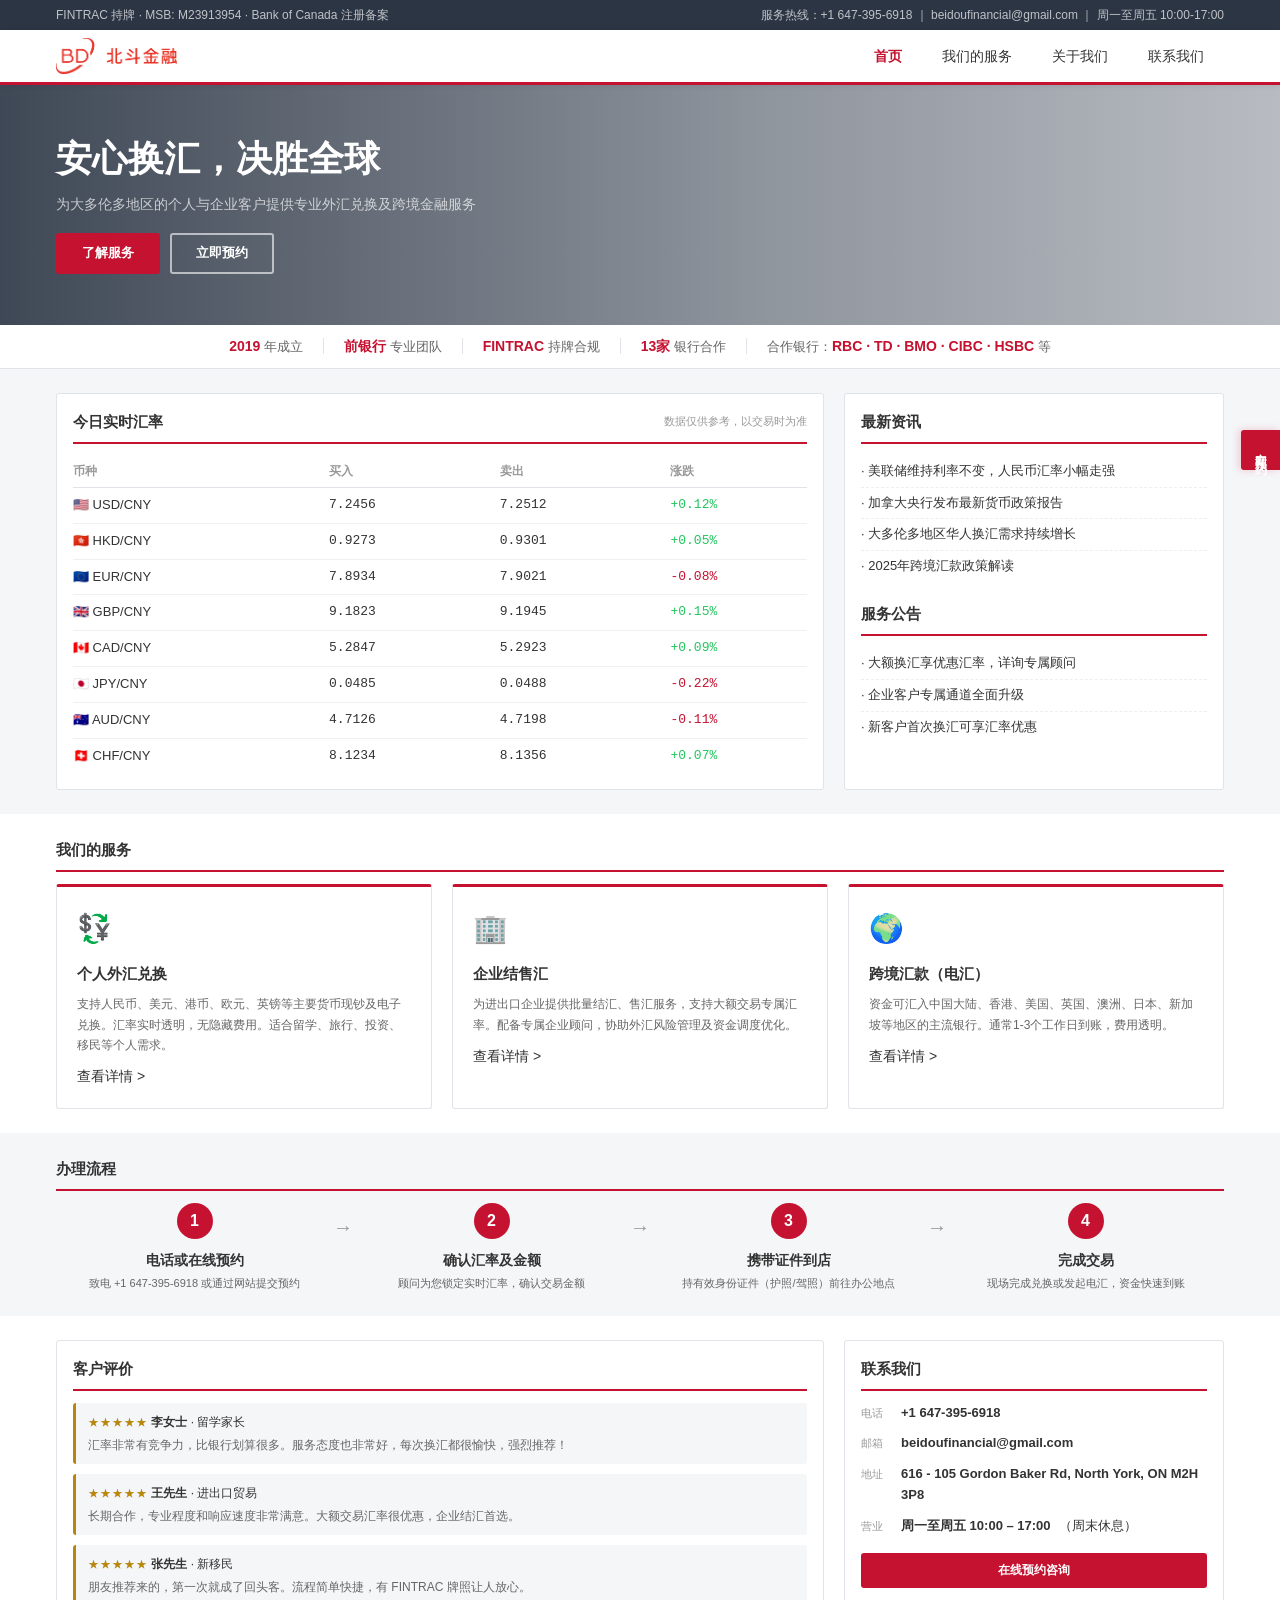
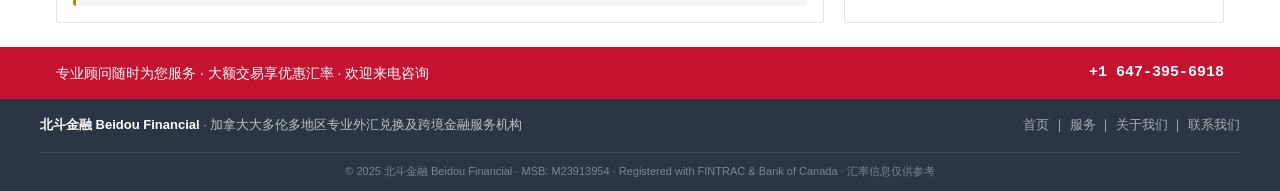
==== index.html @ 2d13c6b5 "优化信息架构，消除重复内容 - 导航从6个链接精简为4个（合并3个服务为1个入口） - 删除重复的快捷图标行（保留6个精简版） - 新增三大服务差异化描述板块 - 新增4步办理流程引导 - 新增联系信" ====
<!DOCTYPE html>
<html lang="zh-CN">
<head>
  <meta charset="UTF-8">
  <meta name="viewport" content="width=1200">
  <title>北斗金融 Beidou Financial — 安心换汇，决胜全球</title>
  <meta name="description" content="北斗金融 — 加拿大大多伦多地区专业外汇兑换及跨境金融服务机构，FINTRAC 持牌合规。">
  <link rel="stylesheet" href="style.css">
</head>
<body>

<!-- ========== 顶部信息栏 ========== -->
<div class="top-bar">
  <div class="container top-bar-inner">
    <span>FINTRAC 持牌 · MSB: M23913954 · Bank of Canada 注册备案</span>
    <span>服务热线：+1 647-395-6918 ｜ beidoufinancial@gmail.com ｜ 周一至周五 10:00-17:00</span>
  </div>
</div>

<!-- ========== Logo + 导航栏 ========== -->
<div class="header-bar">
  <div class="container header-bar-inner">
    <a href="index.html" class="nav-logo">
      <img src="logo.png" alt="北斗金融 Beidou Financial">
    </a>
    <nav class="nav-links">
      <a href="index.html" class="active">首页</a>
      <a href="services.html">我们的服务</a>
      <a href="about.html">关于我们</a>
      <a href="contact.html">联系我们</a>
    </nav>
  </div>
</div>

<!-- ========== 悬浮预约按钮 ========== -->
<a href="contact.html" class="fab-booking">立即预约</a>

<!-- ========== 横幅 Banner ========== -->
<section class="banner">
  <div class="banner-bg" style="background-image:url('https://images.unsplash.com/photo-1486406146926-c627a92ad1ab?w=1600&q=80')"></div>
  <div class="container banner-inner">
    <div class="banner-text">
      <h1>安心换汇，决胜全球</h1>
      <p>为大多伦多地区的个人与企业客户提供专业外汇兑换及跨境金融服务</p>
      <div class="banner-buttons">
        <a href="services.html" class="btn btn-primary">了解服务</a>
        <a href="contact.html" class="btn btn-outline-white">立即预约</a>
      </div>
    </div>
  </div>
</section>

<!-- ========== 信任条 ========== -->
<section class="trust-bar">
  <div class="container trust-bar-inner">
    <div class="trust-item"><strong>2019</strong> 年成立</div>
    <div class="trust-sep"></div>
    <div class="trust-item"><strong>前银行</strong> 专业团队</div>
    <div class="trust-sep"></div>
    <div class="trust-item"><strong>FINTRAC</strong> 持牌合规</div>
    <div class="trust-sep"></div>
    <div class="trust-item"><strong>13家</strong> 银行合作</div>
    <div class="trust-sep"></div>
    <div class="trust-item">合作银行：<strong>RBC · TD · BMO · CIBC · HSBC</strong> 等</div>
  </div>
</section>

<!-- ========== 核心内容：汇率 + 资讯 ========== -->
<section class="section" id="rates">
  <div class="container">
    <div class="portal-grid">
      <!-- 左栏：实时汇率 -->
      <div class="portal-main">
        <div class="portal-section-header">
          <h3>今日实时汇率</h3>
          <span class="rate-note-inline">数据仅供参考，以交易时为准</span>
        </div>
        <div class="rate-table">
          <div class="rate-table-head"><span>币种</span><span>买入</span><span>卖出</span><span>涨跌</span></div>
          <div class="rate-table-row"><span>🇺🇸 USD/CNY</span><span class="mono">7.2456</span><span class="mono">7.2512</span><span class="rate-up mono">+0.12%</span></div>
          <div class="rate-table-row"><span>🇭🇰 HKD/CNY</span><span class="mono">0.9273</span><span class="mono">0.9301</span><span class="rate-up mono">+0.05%</span></div>
          <div class="rate-table-row"><span>🇪🇺 EUR/CNY</span><span class="mono">7.8934</span><span class="mono">7.9021</span><span class="rate-down mono">-0.08%</span></div>
          <div class="rate-table-row"><span>🇬🇧 GBP/CNY</span><span class="mono">9.1823</span><span class="mono">9.1945</span><span class="rate-up mono">+0.15%</span></div>
          <div class="rate-table-row"><span>🇨🇦 CAD/CNY</span><span class="mono">5.2847</span><span class="mono">5.2923</span><span class="rate-up mono">+0.09%</span></div>
          <div class="rate-table-row"><span>🇯🇵 JPY/CNY</span><span class="mono">0.0485</span><span class="mono">0.0488</span><span class="rate-down mono">-0.22%</span></div>
          <div class="rate-table-row"><span>🇦🇺 AUD/CNY</span><span class="mono">4.7126</span><span class="mono">4.7198</span><span class="rate-down mono">-0.11%</span></div>
          <div class="rate-table-row"><span>🇨🇭 CHF/CNY</span><span class="mono">8.1234</span><span class="mono">8.1356</span><span class="rate-up mono">+0.07%</span></div>
        </div>
      </div>
      <!-- 右栏：资讯 + 公告 -->
      <div class="portal-side">
        <div class="portal-section-header"><h3>最新资讯</h3></div>
        <ul class="news-list">
          <li><a href="#">· 美联储维持利率不变，人民币汇率小幅走强</a></li>
          <li><a href="#">· 加拿大央行发布最新货币政策报告</a></li>
          <li><a href="#">· 大多伦多地区华人换汇需求持续增长</a></li>
          <li><a href="#">· 2025年跨境汇款政策解读</a></li>
        </ul>
        <div class="portal-section-header" style="margin-top:20px;"><h3>服务公告</h3></div>
        <ul class="news-list">
          <li><a href="#">· 大额换汇享优惠汇率，详询专属顾问</a></li>
          <li><a href="#">· 企业客户专属通道全面升级</a></li>
          <li><a href="#">· 新客户首次换汇可享汇率优惠</a></li>
        </ul>
      </div>
    </div>
  </div>
</section>

<!-- ========== 三大服务简介（差异化描述） ========== -->
<section class="section section-white">
  <div class="container">
    <div class="portal-section-header center"><h3>我们的服务</h3></div>
    <div class="service-row">
      <div class="svc-card">
        <div class="svc-icon">💱</div>
        <h4>个人外汇兑换</h4>
        <p>支持人民币、美元、港币、欧元、英镑等主要货币现钞及电子兑换。汇率实时透明，无隐藏费用。适合留学、旅行、投资、移民等个人需求。</p>
        <a href="services.html" class="link-red">查看详情 &gt;</a>
      </div>
      <div class="svc-card">
        <div class="svc-icon">🏢</div>
        <h4>企业结售汇</h4>
        <p>为进出口企业提供批量结汇、售汇服务，支持大额交易专属汇率。配备专属企业顾问，协助外汇风险管理及资金调度优化。</p>
        <a href="services.html" class="link-red">查看详情 &gt;</a>
      </div>
      <div class="svc-card">
        <div class="svc-icon">🌍</div>
        <h4>跨境汇款（电汇）</h4>
        <p>资金可汇入中国大陆、香港、美国、英国、澳洲、日本、新加坡等地区的主流银行。通常1-3个工作日到账，费用透明。</p>
        <a href="services.html" class="link-red">查看详情 &gt;</a>
      </div>
    </div>
  </div>
</section>

<!-- ========== 办理流程 ========== -->
<section class="section">
  <div class="container">
    <div class="portal-section-header center"><h3>办理流程</h3></div>
    <div class="process-row">
      <div class="process-step">
        <div class="process-num">1</div>
        <h4>电话或在线预约</h4>
        <p>致电 +1 647-395-6918 或通过网站提交预约</p>
      </div>
      <div class="process-arrow">→</div>
      <div class="process-step">
        <div class="process-num">2</div>
        <h4>确认汇率及金额</h4>
        <p>顾问为您锁定实时汇率，确认交易金额</p>
      </div>
      <div class="process-arrow">→</div>
      <div class="process-step">
        <div class="process-num">3</div>
        <h4>携带证件到店</h4>
        <p>持有效身份证件（护照/驾照）前往办公地点</p>
      </div>
      <div class="process-arrow">→</div>
      <div class="process-step">
        <div class="process-num">4</div>
        <h4>完成交易</h4>
        <p>现场完成兑换或发起电汇，资金快速到账</p>
      </div>
    </div>
  </div>
</section>

<!-- ========== 客户好评 + 联系信息 两栏 ========== -->
<section class="section section-white">
  <div class="container">
    <div class="portal-grid">
      <!-- 左栏：客户好评 -->
      <div class="portal-main">
        <div class="portal-section-header"><h3>客户评价</h3></div>
        <div class="mini-testimonials">
          <div class="mini-test">
            <div class="mini-test-top"><span class="mini-stars">★★★★★</span> <strong>李女士</strong> · 留学家长</div>
            <p>汇率非常有竞争力，比银行划算很多。服务态度也非常好，每次换汇都很愉快，强烈推荐！</p>
          </div>
          <div class="mini-test">
            <div class="mini-test-top"><span class="mini-stars">★★★★★</span> <strong>王先生</strong> · 进出口贸易</div>
            <p>长期合作，专业程度和响应速度非常满意。大额交易汇率很优惠，企业结汇首选。</p>
          </div>
          <div class="mini-test">
            <div class="mini-test-top"><span class="mini-stars">★★★★★</span> <strong>张先生</strong> · 新移民</div>
            <p>朋友推荐来的，第一次就成了回头客。流程简单快捷，有 FINTRAC 牌照让人放心。</p>
          </div>
        </div>
      </div>
      <!-- 右栏：联系信息 -->
      <div class="portal-side">
        <div class="portal-section-header"><h3>联系我们</h3></div>
        <div class="contact-compact">
          <div class="cc-item"><span class="cc-label">电话</span> <strong>+1 647-395-6918</strong></div>
          <div class="cc-item"><span class="cc-label">邮箱</span> <strong>beidoufinancial@gmail.com</strong></div>
          <div class="cc-item"><span class="cc-label">地址</span> <strong>616 - 105 Gordon Baker Rd, North York, ON M2H 3P8</strong></div>
          <div class="cc-item"><span class="cc-label">营业</span> <strong>周一至周五 10:00 – 17:00</strong>（周末休息）</div>
        </div>
        <a href="contact.html" class="btn btn-primary btn-sm" style="margin-top:16px;width:100%;text-align:center;">在线预约咨询</a>
      </div>
    </div>
  </div>
</section>

<!-- ========== CTA ========== -->
<section class="section-red cta-section">
  <div class="container cta-inner">
    <span class="cta-text">专业顾问随时为您服务 · 大额交易享优惠汇率 · 欢迎来电咨询</span>
    <div class="cta-right">
      <span class="cta-phone">+1 647-395-6918</span>
    </div>
  </div>
</section>

<!-- ========== 页脚 ========== -->
<footer class="footer">
  <div class="container footer-inner">
    <div class="footer-left"><strong>北斗金融 Beidou Financial</strong> · 加拿大大多伦多地区专业外汇兑换及跨境金融服务机构</div>
    <div class="footer-right"><a href="index.html">首页</a> ｜ <a href="services.html">服务</a> ｜ <a href="about.html">关于我们</a> ｜ <a href="contact.html">联系我们</a></div>
  </div>
  <div class="footer-bottom">
    <div class="container">© 2025 北斗金融 Beidou Financial · MSB: M23913954 · Registered with FINTRAC & Bank of Canada · 汇率信息仅供参考</div>
  </div>
</footer>

<script src="script.js"></script>
</body>
</html>
---- style.css ----
/* ============================================
   北斗金融 — 中国银行门户风格（精简版）
   ============================================ */

:root {
  --red: #C41230;
  --red-hover: #A30E28;
  --red-light: #FDF2F2;
  --gold: #B8860B;
  --dark: #2B3544;
  --text: #333;
  --text-light: #666;
  --gray: #999;
  --light-gray: #F5F6F8;
  --white: #FFF;
  --border: #E0E3E8;
  --green: #22C55E;
  --font: 'Microsoft YaHei','PingFang SC','Hiragino Sans GB',-apple-system,BlinkMacSystemFont,sans-serif;
  --mono: 'SF Mono','Menlo','Consolas',monospace;
  --max-w: 1200px;
  --shadow: 0 1px 4px rgba(0,0,0,.06);
  --r: 3px;
  --t: .25s ease;
}

*,*::before,*::after{margin:0;padding:0;box-sizing:border-box}
html{font-size:14px;scroll-behavior:smooth}
body{font-family:var(--font);color:var(--text);background:var(--light-gray);line-height:1.6;-webkit-font-smoothing:antialiased;min-width:1200px}
img{max-width:100%;display:block}
a{text-decoration:none;color:inherit;transition:color var(--t)}
ul,ol{list-style:none}
.container{width:100%;max-width:var(--max-w);margin:0 auto;padding:0 16px}
.section{padding:24px 0}
.section-gray{background:var(--light-gray)}
.section-red{background:var(--red);color:var(--white)}
.mono{font-family:var(--mono)}

/* ========== 顶部信息栏 ========== */
.top-bar{background:var(--dark);font-size:12px;color:rgba(255,255,255,.7);line-height:30px}
.top-bar-inner{display:flex;justify-content:space-between;align-items:center}

/* ========== Logo + 导航合并栏 ========== */
.header-bar{background:var(--white);padding:0;border-bottom:3px solid var(--red);position:sticky;top:0;z-index:1000;box-shadow:0 1px 6px rgba(0,0,0,.08)}
.header-bar-inner{display:flex;align-items:center;height:52px;gap:40px}
.nav-logo img{height:36px;width:auto}
.nav-links{display:flex;align-items:center;gap:0;margin-left:auto}
.nav-links a{color:var(--text);font-size:14px;font-weight:500;padding:0 20px;line-height:52px;transition:all var(--t);border-bottom:3px solid transparent;margin-bottom:-3px}
.nav-links a:hover{color:var(--red)}
.nav-links a.active{color:var(--red);border-bottom-color:var(--red);font-weight:700}

/* ========== Banner ========== */
.banner{position:relative;height:240px;overflow:hidden}
.banner-bg{position:absolute;inset:0;background-size:cover;background-position:center}
.banner-bg::after{content:'';position:absolute;inset:0;background:linear-gradient(90deg,rgba(43,53,68,.9) 0%,rgba(43,53,68,.5) 60%,rgba(43,53,68,.3) 100%)}
.banner-inner{position:relative;z-index:2;display:flex;align-items:center;height:240px}
.banner-text{padding:0}
.banner h1{font-size:36px;font-weight:800;color:#fff;line-height:1.3;margin-bottom:10px}
.banner p{font-size:14px;color:rgba(255,255,255,.7);margin-bottom:18px}
.banner-buttons{display:flex;gap:10px}

/* ========== 便捷服务 ========== */
.quick-services{background:var(--white);border-bottom:1px solid var(--border);padding:8px 0}
.qs-grid{display:grid;grid-template-columns:repeat(6,1fr);gap:0}
.qs-item{display:flex;flex-direction:column;align-items:center;gap:4px;padding:10px 4px;text-align:center;color:var(--text);transition:color var(--t);font-size:12px;border-right:1px solid var(--border)}
.qs-item:last-child{border-right:none}
.qs-item:hover{color:var(--red)}
.qs-icon{font-size:22px;line-height:1}

/* ========== 信任条 ========== */
.trust-bar{background:var(--white);border-bottom:1px solid var(--border);padding:10px 0}
.trust-bar-inner{display:flex;align-items:center;justify-content:center;gap:0}
.trust-item{font-size:13px;color:var(--text-light);padding:0 20px;text-align:center}
.trust-item strong{color:var(--red);font-size:14px}
.trust-sep{width:1px;height:16px;background:var(--border);flex-shrink:0}

/* ========== 门户两栏布局 ========== */
.portal-grid{display:grid;grid-template-columns:1fr 380px;gap:20px}
.portal-section-header{display:flex;align-items:center;justify-content:space-between;padding-bottom:8px;border-bottom:2px solid var(--red);margin-bottom:12px}
.portal-section-header h3{font-size:15px;font-weight:700;color:var(--text)}
.rate-note-inline{font-size:11px;color:var(--gray)}

/* ========== 汇率表格 ========== */
.portal-main{background:var(--white);padding:16px;border:1px solid var(--border);border-radius:var(--r)}
.portal-side{background:var(--white);padding:16px;border:1px solid var(--border);border-radius:var(--r)}
.rate-table-head{display:grid;grid-template-columns:1.5fr 1fr 1fr .8fr;padding:6px 0;border-bottom:1px solid var(--border);font-size:12px;font-weight:700;color:var(--gray)}
.rate-table-row{display:grid;grid-template-columns:1.5fr 1fr 1fr .8fr;padding:7px 0;border-bottom:1px solid #f0f0f0;font-size:13px;align-items:center}
.rate-table-row:last-child{border-bottom:none}
.rate-table-row:hover{background:var(--red-light)}
.rate-up{color:var(--green)}
.rate-down{color:var(--red)}

/* ========== 新闻列表 ========== */
.news-list{list-style:none}
.news-list li{padding:5px 0;border-bottom:1px dashed #eee;font-size:13px}
.news-list li:last-child{border-bottom:none}
.news-list a{color:var(--text);transition:color var(--t)}
.news-list a:hover{color:var(--red)}

/* ========== 迷你好评 ========== */
.mini-testimonials{display:flex;flex-direction:column;gap:10px}
.mini-test{padding:10px 12px;background:var(--light-gray);border-radius:var(--r);border-left:3px solid var(--gold)}
.mini-test-top{font-size:12px;color:var(--text);margin-bottom:4px}
.mini-stars{color:var(--gold);font-size:11px;letter-spacing:1px}
.mini-test p{font-size:12px;color:var(--text-light);margin:0;line-height:1.5}

/* ========== Buttons ========== */
.btn{display:inline-flex;align-items:center;justify-content:center;padding:8px 24px;border-radius:var(--r);font-size:13px;font-weight:600;cursor:pointer;border:2px solid transparent;transition:all var(--t);font-family:var(--font);white-space:nowrap}
.btn-primary{background:var(--red);color:#fff;border-color:var(--red)}
.btn-primary:hover{background:var(--red-hover);border-color:var(--red-hover)}
.btn-outline-white{background:transparent;color:#fff;border-color:rgba(255,255,255,.6)}
.btn-outline-white:hover{border-color:#fff;background:rgba(255,255,255,.12)}
.btn-sm{padding:6px 18px;font-size:12px}

/* ========== CTA 条 ========== */
.cta-section{padding:14px 0}
.cta-inner{display:flex;align-items:center;justify-content:space-between}
.cta-text{font-size:14px;font-weight:500}
.cta-right{display:flex;align-items:center;gap:16px}
.cta-phone{font-size:15px;font-weight:600;font-family:var(--mono)}

/* ========== 悬浮按钮 ========== */
.fab-booking{position:fixed;right:0;top:50%;transform:translateY(-50%);z-index:999;writing-mode:vertical-lr;letter-spacing:3px;padding:14px 10px;background:var(--red);color:#fff;font-size:12px;font-weight:700;border-radius:var(--r) 0 0 var(--r);cursor:pointer;transition:all var(--t);box-shadow:-2px 0 8px rgba(196,18,48,.2)}
.fab-booking:hover{padding-right:16px;background:var(--red-hover)}

/* ========== Footer 精简 ========== */
.footer{background:var(--dark);color:rgba(255,255,255,.7);padding:0}
.footer-inner{display:flex;align-items:center;justify-content:space-between;padding:16px 0;border-bottom:1px solid rgba(255,255,255,.1)}
.footer-left{font-size:13px}
.footer-left strong{color:#fff}
.footer-right{font-size:13px}
.footer-right a{color:rgba(255,255,255,.6);transition:color var(--t)}
.footer-right a:hover{color:#fff}
.footer-bottom{padding:10px 0;text-align:center;font-size:11px;color:rgba(255,255,255,.4)}

/* ========== 进场动画 ========== */
.fade-up{opacity:0;transform:translateY(20px);transition:opacity .5s ease,transform .5s ease}
.fade-up.visible{opacity:1;transform:translateY(0)}

/* ========== 子页面 Hero ========== */
.hero{position:relative;height:180px;display:flex;align-items:center;background:var(--dark);overflow:hidden}
.hero-page{height:180px}
.hero-bg{position:absolute;inset:0;z-index:0;background-size:cover;background-position:center}
.hero-bg::after{content:'';position:absolute;inset:0;background:linear-gradient(135deg,rgba(43,53,68,.88),rgba(43,53,68,.65))}
.hero::before,.hero-glow,.hero-bottom-fade{display:none}
.hero-content{position:relative;z-index:2;text-align:center;max-width:720px;margin:0 auto;padding:24px 0}
.hero h1{font-size:26px;font-weight:700;color:#fff;margin-bottom:6px}
.hero .hero-desc{font-size:14px;color:rgba(255,255,255,.7)}

/* ========== 子页面内容（关于/服务/联系） ========== */
.about-intro{display:flex;gap:36px;align-items:center}
.about-intro-text{flex:1}
.about-intro-text h2{font-size:20px;font-weight:700;margin-bottom:12px}
.about-intro-text p{color:var(--text-light);font-size:13px;line-height:1.7;margin-bottom:10px}
.about-intro-img{flex:0 0 360px;height:260px;border-radius:var(--r);overflow:hidden}
.about-intro-img img{width:100%;height:100%;object-fit:cover;background:var(--light-gray)}

.value-cards{display:grid;grid-template-columns:repeat(3,1fr);gap:16px;margin-top:24px}
.value-card{text-align:center;padding:18px 14px;border:1px solid var(--border);border-radius:var(--r);background:var(--white)}
.value-card:hover{border-color:var(--gold)}
.value-card .icon-circle{width:40px;height:40px;background:rgba(184,134,11,.1);border-radius:50%;display:flex;align-items:center;justify-content:center;margin:0 auto 10px;color:var(--gold)}
.value-card h4{font-size:14px;font-weight:700;margin-bottom:3px}
.value-card p{font-size:11px;color:var(--text-light)}

.timeline{position:relative;padding-left:32px;max-width:640px;margin:0 auto}
.timeline::before{content:'';position:absolute;left:11px;top:0;bottom:0;width:2px;background:var(--border)}
.timeline-item{position:relative;margin-bottom:20px}
.timeline-item:last-child{margin-bottom:0}
.timeline-dot{position:absolute;left:-27px;top:3px;width:9px;height:9px;background:var(--gold);border-radius:50%;border:2px solid var(--white);box-shadow:0 0 0 2px var(--gold)}
.timeline-year{font-size:12px;font-weight:700;color:var(--red);margin-bottom:2px;font-family:var(--mono)}
.timeline-text{font-size:13px;color:var(--text-light)}

.cert-cards{display:grid;grid-template-columns:repeat(2,1fr);gap:16px;max-width:640px;margin:16px auto 0}
.cert-card{padding:18px;border:1px solid var(--border);border-radius:var(--r);background:var(--white);border-top:3px solid var(--gold)}
.cert-card h4{font-size:14px;font-weight:700;margin-bottom:3px}
.cert-card p{font-size:12px;color:var(--text-light)}

.section-dark{background:var(--light-gray);color:var(--text)}
.section-header{text-align:center;margin-bottom:24px}
.section-header h2{font-size:20px;font-weight:700;margin-bottom:8px}
.section-header h2::after{content:'';display:block;width:36px;height:2px;background:var(--red);margin:8px auto 0}
.section-header p{color:var(--text-light);font-size:13px;max-width:480px;margin:0 auto}

.partner-grid{display:grid;grid-template-columns:repeat(auto-fill,minmax(120px,1fr));gap:8px}
.partner-item{display:flex;align-items:center;justify-content:center;padding:10px 8px;background:var(--white);border-radius:var(--r);font-size:12px;font-weight:700;color:var(--text-light);border:1px solid var(--border);min-height:42px;transition:all var(--t)}
.partner-item:hover{border-color:var(--red);color:var(--red)}

.service-detail{display:flex;gap:36px;align-items:center}
.service-detail.reverse{flex-direction:row-reverse}
.service-detail-img{flex:0 0 360px;height:240px;border-radius:var(--r);overflow:hidden}
.service-detail-img img{width:100%;height:100%;object-fit:cover;background:var(--light-gray)}
.service-detail-text{flex:1}
.service-detail-text h2{font-size:20px;font-weight:700;margin-bottom:10px}
.service-detail-text>p{color:var(--text-light);font-size:13px;line-height:1.7;margin-bottom:12px}
.tag-list{display:flex;flex-wrap:wrap;gap:5px;margin-bottom:12px}
.tag-item{padding:3px 10px;background:var(--red-light);color:var(--red);border-radius:2px;font-size:11px;font-weight:600}
.detail-label{font-weight:700;font-size:12px;margin-bottom:3px}
.detail-info{color:var(--text-light);font-size:12px;margin-bottom:10px}
.step-list{display:flex;gap:10px;margin-bottom:16px;flex-wrap:wrap}
.step-item{display:flex;align-items:center;gap:6px;padding:6px 12px;background:var(--light-gray);border-radius:var(--r);font-size:12px}
.step-num{width:22px;height:22px;background:var(--red);color:#fff;border-radius:50%;display:flex;align-items:center;justify-content:center;font-size:11px;font-weight:700;flex-shrink:0}
.advantage-list{display:flex;gap:14px;margin-bottom:16px;flex-wrap:wrap}
.advantage-item{display:flex;align-items:center;gap:5px;font-size:12px;font-weight:600}
.advantage-item svg{color:var(--gold);width:15px;height:15px}

/* 联系页 */
.contact-layout{display:grid;grid-template-columns:1fr 1fr;gap:36px}
.contact-info h3{font-size:16px;font-weight:700;margin-bottom:18px}
.contact-item{display:flex;gap:10px;margin-bottom:14px}
.contact-item .ci-icon{width:36px;height:36px;background:var(--red-light);border-radius:var(--r);display:flex;align-items:center;justify-content:center;flex-shrink:0;color:var(--red)}
.contact-item .ci-icon svg{width:16px;height:16px}
.contact-item .ci-label{font-size:11px;color:var(--gray)}
.contact-item .ci-value{font-size:13px;font-weight:600}
.map-placeholder{width:100%;height:160px;background:var(--light-gray);border-radius:var(--r);display:flex;align-items:center;justify-content:center;color:var(--gray);border:1px solid var(--border);margin-top:16px}
.social-links{display:flex;gap:8px;margin-top:16px}
.social-link{width:36px;height:36px;border:1px solid var(--border);border-radius:var(--r);display:flex;align-items:center;justify-content:center;color:var(--gray);font-size:10px;font-weight:700;transition:all var(--t)}
.social-link:hover{border-color:var(--red);color:var(--red)}
.form-card{background:var(--white);border-radius:var(--r);padding:24px;box-shadow:var(--shadow);border:1px solid var(--border)}
.form-card h3{font-size:18px;font-weight:700;margin-bottom:4px}
.form-card>p{color:var(--text-light);font-size:12px;margin-bottom:18px}
.form-group{margin-bottom:12px}
.form-group label{display:block;font-size:12px;font-weight:600;margin-bottom:3px}
.form-group label span{color:var(--gray);font-weight:400}
.form-control{width:100%;padding:8px 12px;border:1px solid var(--border);border-radius:var(--r);font-size:13px;font-family:var(--font);transition:border-color var(--t);background:var(--white);outline:none}
.form-control:focus{border-color:var(--red)}
textarea.form-control{resize:vertical;min-height:60px}
select.form-control{appearance:none;background-image:url("data:image/svg+xml,%3Csvg xmlns='http://www.w3.org/2000/svg' width='16' height='16' viewBox='0 0 24 24' fill='none' stroke='%23999' stroke-width='2'%3E%3Cpath d='m6 9 6 6 6-6'/%3E%3C/svg%3E");background-repeat:no-repeat;background-position:right 10px center;padding-right:32px}
.form-submit{margin-top:16px}
.form-submit .btn{width:100%}
.form-note{text-align:center;margin-top:8px;font-size:11px;color:var(--gray)}

/* 企业荣誉 */
.honors-grid{display:grid;grid-template-columns:repeat(4,1fr);gap:16px}
.honor-card{text-align:center;padding:22px 14px;border:1px solid var(--border);border-radius:var(--r);background:var(--white)}
.honor-card:hover{border-color:var(--gold);box-shadow:var(--shadow)}
.honor-icon{width:44px;height:44px;background:rgba(184,134,11,.08);border-radius:50%;display:flex;align-items:center;justify-content:center;margin:0 auto 12px;color:var(--gold)}
.honor-icon svg{width:22px;height:22px}
.honor-card h4{font-size:13px;font-weight:700;margin-bottom:4px}
.honor-card p{font-size:11px;color:var(--text-light);line-height:1.6}

.cert-badges{display:flex;justify-content:center;gap:20px;margin-bottom:28px;flex-wrap:wrap}
.cert-badge{display:flex;align-items:center;gap:8px;padding:10px 20px;background:rgba(184,134,11,.06);border:1px solid rgba(184,134,11,.2);border-radius:var(--r);font-weight:600;font-size:13px}
.cert-badge svg{color:var(--gold);width:20px;height:20px}

/* ========== 服务简介行 ========== */
.section-white{background:var(--white)}
.service-row{display:grid;grid-template-columns:repeat(3,1fr);gap:20px}
.svc-card{padding:20px;border:1px solid var(--border);border-radius:var(--r);background:var(--white);border-top:3px solid var(--red)}
.svc-card:hover{box-shadow:var(--shadow)}
.svc-icon{font-size:28px;margin-bottom:10px}
.svc-card h4{font-size:15px;font-weight:700;margin-bottom:8px;color:var(--text)}
.svc-card p{font-size:12px;color:var(--text-light);line-height:1.7;margin-bottom:10px}

/* ========== 办理流程 ========== */
.process-row{display:flex;align-items:flex-start;justify-content:center;gap:0}
.process-step{flex:1;text-align:center;padding:0 16px}
.process-num{width:36px;height:36px;background:var(--red);color:#fff;border-radius:50%;display:flex;align-items:center;justify-content:center;font-size:16px;font-weight:700;margin:0 auto 10px}
.process-step h4{font-size:14px;font-weight:700;margin-bottom:4px;color:var(--text)}
.process-step p{font-size:11px;color:var(--text-light);line-height:1.5}
.process-arrow{font-size:20px;color:var(--gray);display:flex;align-items:center;padding-top:8px;flex-shrink:0}

/* ========== 紧凑联系信息 ========== */
.contact-compact{display:flex;flex-direction:column;gap:10px}
.cc-item{font-size:13px;color:var(--text);display:flex;gap:8px;align-items:baseline}
.cc-label{font-size:11px;color:var(--gray);width:32px;flex-shrink:0}
.cc-item strong{font-weight:600}

/* 旧导航兼容（子页面） */
.navbar{background:var(--red);display:none}
.nav-toggle{display:none}
.header-slogan{display:none}
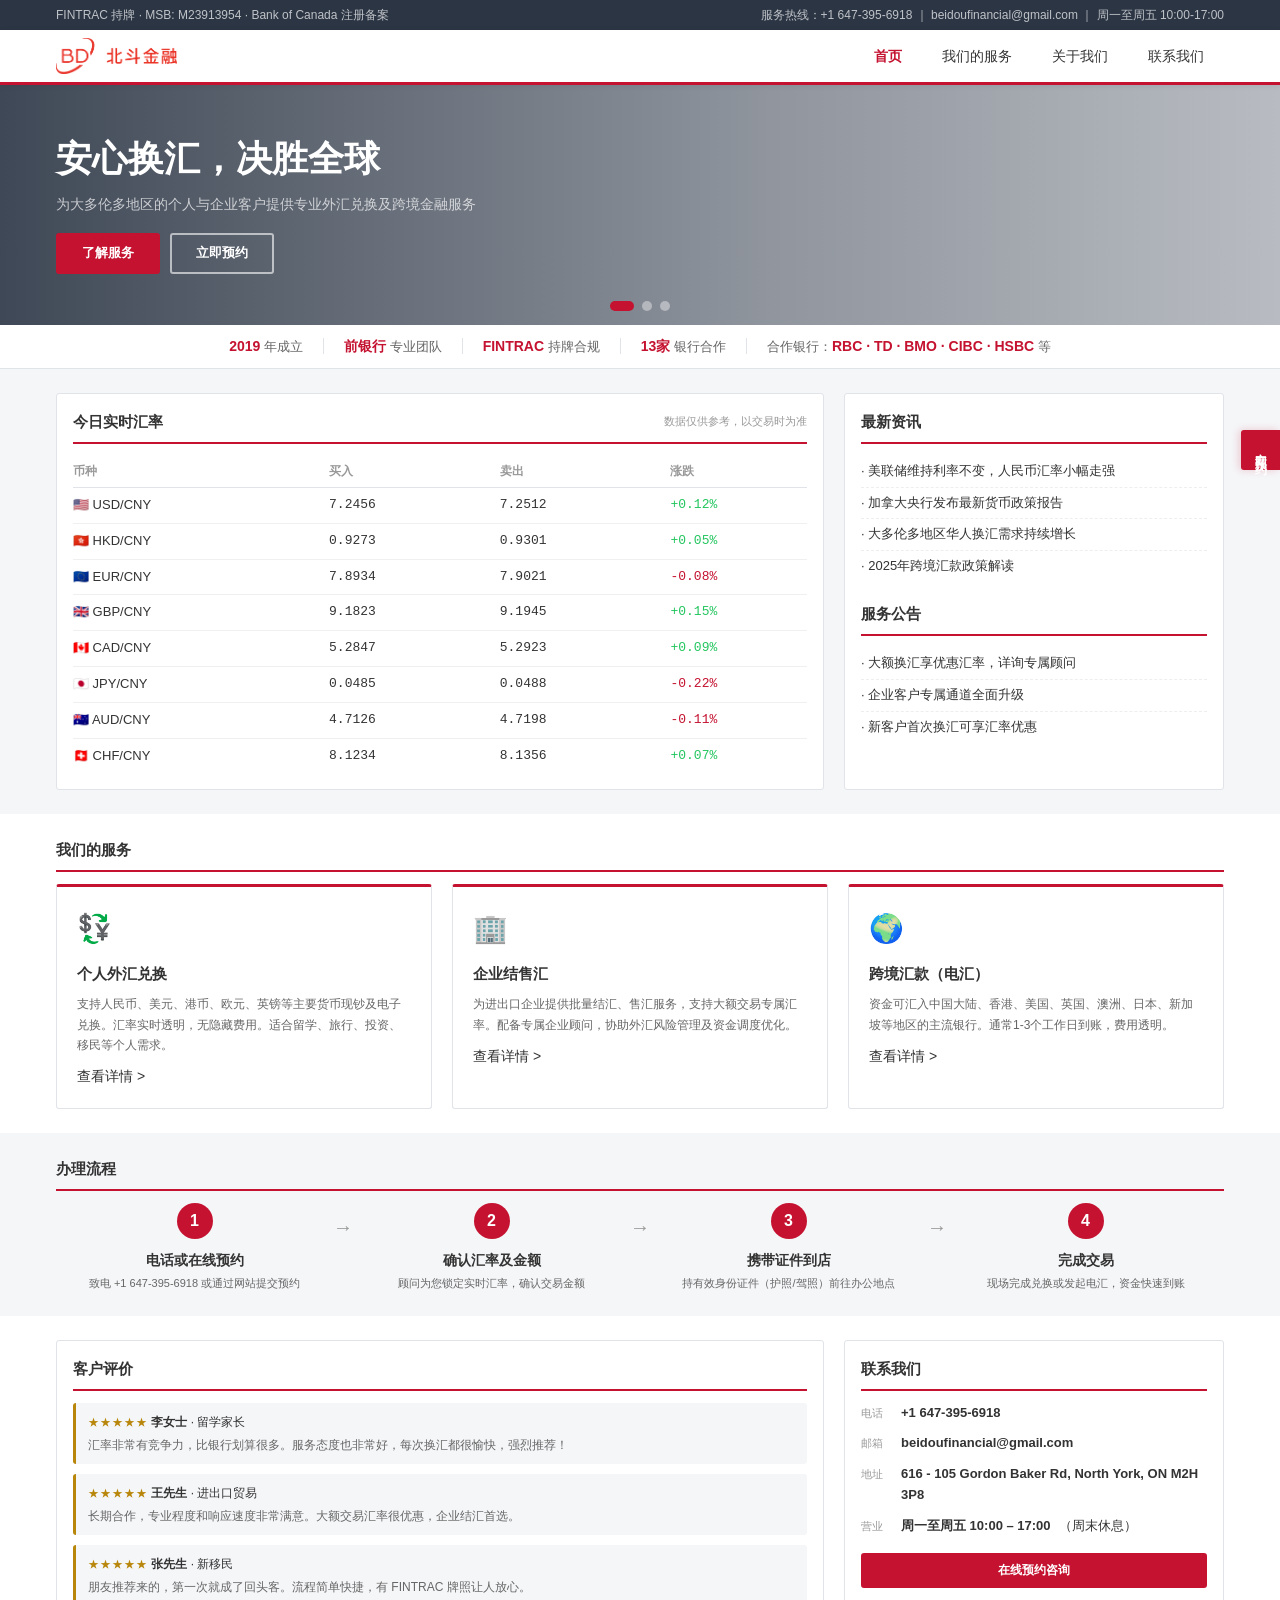
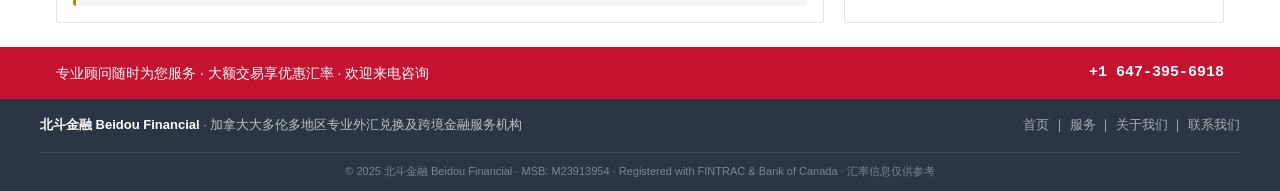
==== commit e8bf8845: "首页Banner改为3图自动轮播，子页面Hero改为紧凑板块 - 首页Banner：3张图片自动切换（4秒间隔），带底部圆点指示器 - 图1：安心换汇，决胜全球 - 图2：FINTRAC持牌，合规经营" ====
--- a/index.html
+++ b/index.html
@@ -35,18 +35,51 @@
 <!-- ========== 悬浮预约按钮 ========== -->
 <a href="contact.html" class="fab-booking">立即预约</a>
 
-<!-- ========== 横幅 Banner ========== -->
+<!-- ========== 横幅 Banner 轮播 ========== -->
 <section class="banner">
-  <div class="banner-bg" style="background-image:url('https://images.unsplash.com/photo-1486406146926-c627a92ad1ab?w=1600&q=80')"></div>
-  <div class="container banner-inner">
-    <div class="banner-text">
-      <h1>安心换汇，决胜全球</h1>
-      <p>为大多伦多地区的个人与企业客户提供专业外汇兑换及跨境金融服务</p>
-      <div class="banner-buttons">
-        <a href="services.html" class="btn btn-primary">了解服务</a>
-        <a href="contact.html" class="btn btn-outline-white">立即预约</a>
-      </div>
-    </div>
+  <div class="banner-slides">
+    <div class="banner-slide active">
+      <div class="banner-bg" style="background-image:url('https://images.unsplash.com/photo-1486406146926-c627a92ad1ab?w=1600&q=80')"></div>
+      <div class="container banner-inner">
+        <div class="banner-text">
+          <h1>安心换汇，决胜全球</h1>
+          <p>为大多伦多地区的个人与企业客户提供专业外汇兑换及跨境金融服务</p>
+          <div class="banner-buttons">
+            <a href="services.html" class="btn btn-primary">了解服务</a>
+            <a href="contact.html" class="btn btn-outline-white">立即预约</a>
+          </div>
+        </div>
+      </div>
+    </div>
+    <div class="banner-slide">
+      <div class="banner-bg" style="background-image:url('https://images.unsplash.com/photo-1554224155-6726b3ff858f?w=1600&q=80')"></div>
+      <div class="container banner-inner">
+        <div class="banner-text">
+          <h1>FINTRAC 持牌，合规经营</h1>
+          <p>加拿大金融情报机构注册持牌，客户资金安全有保障</p>
+          <div class="banner-buttons">
+            <a href="about.html" class="btn btn-primary">了解资质</a>
+          </div>
+        </div>
+      </div>
+    </div>
+    <div class="banner-slide">
+      <div class="banner-bg" style="background-image:url('https://images.unsplash.com/photo-1560472354-b33ff0c44a43?w=1600&q=80')"></div>
+      <div class="container banner-inner">
+        <div class="banner-text">
+          <h1>大额交易，专属优惠汇率</h1>
+          <p>企业客户及大额换汇享受更优惠的汇率，专属顾问一对一服务</p>
+          <div class="banner-buttons">
+            <a href="contact.html" class="btn btn-primary">立即咨询</a>
+          </div>
+        </div>
+      </div>
+    </div>
+  </div>
+  <div class="banner-dots">
+    <span class="banner-dot active" data-index="0"></span>
+    <span class="banner-dot" data-index="1"></span>
+    <span class="banner-dot" data-index="2"></span>
   </div>
 </section>
 
--- a/style.css
+++ b/style.css
@@ -48,8 +48,11 @@
 .nav-links a:hover{color:var(--red)}
 .nav-links a.active{color:var(--red);border-bottom-color:var(--red);font-weight:700}
 
-/* ========== Banner ========== */
+/* ========== Banner 轮播 ========== */
 .banner{position:relative;height:240px;overflow:hidden}
+.banner-slides{position:relative;height:100%}
+.banner-slide{position:absolute;inset:0;opacity:0;transition:opacity .8s ease;z-index:0}
+.banner-slide.active{opacity:1;z-index:1}
 .banner-bg{position:absolute;inset:0;background-size:cover;background-position:center}
 .banner-bg::after{content:'';position:absolute;inset:0;background:linear-gradient(90deg,rgba(43,53,68,.9) 0%,rgba(43,53,68,.5) 60%,rgba(43,53,68,.3) 100%)}
 .banner-inner{position:relative;z-index:2;display:flex;align-items:center;height:240px}
@@ -57,6 +60,9 @@
 .banner h1{font-size:36px;font-weight:800;color:#fff;line-height:1.3;margin-bottom:10px}
 .banner p{font-size:14px;color:rgba(255,255,255,.7);margin-bottom:18px}
 .banner-buttons{display:flex;gap:10px}
+.banner-dots{position:absolute;bottom:14px;left:50%;transform:translateX(-50%);z-index:5;display:flex;gap:8px}
+.banner-dot{width:10px;height:10px;border-radius:50%;background:rgba(255,255,255,.4);cursor:pointer;transition:all var(--t)}
+.banner-dot.active{background:var(--red);width:24px;border-radius:5px}
 
 /* ========== 便捷服务 ========== */
 .quick-services{background:var(--white);border-bottom:1px solid var(--border);padding:8px 0}
@@ -136,15 +142,15 @@
 .fade-up{opacity:0;transform:translateY(20px);transition:opacity .5s ease,transform .5s ease}
 .fade-up.visible{opacity:1;transform:translateY(0)}
 
-/* ========== 子页面 Hero ========== */
-.hero{position:relative;height:180px;display:flex;align-items:center;background:var(--dark);overflow:hidden}
-.hero-page{height:180px}
+/* ========== 子页面 Hero（紧凑板块） ========== */
+.hero{position:relative;height:auto;display:flex;align-items:center;background:var(--dark);overflow:hidden}
+.hero-page{height:auto}
 .hero-bg{position:absolute;inset:0;z-index:0;background-size:cover;background-position:center}
 .hero-bg::after{content:'';position:absolute;inset:0;background:linear-gradient(135deg,rgba(43,53,68,.88),rgba(43,53,68,.65))}
 .hero::before,.hero-glow,.hero-bottom-fade{display:none}
-.hero-content{position:relative;z-index:2;text-align:center;max-width:720px;margin:0 auto;padding:24px 0}
-.hero h1{font-size:26px;font-weight:700;color:#fff;margin-bottom:6px}
-.hero .hero-desc{font-size:14px;color:rgba(255,255,255,.7)}
+.hero-content{position:relative;z-index:2;text-align:center;max-width:720px;margin:0 auto;padding:28px 0}
+.hero h1{font-size:22px;font-weight:700;color:#fff;margin-bottom:4px}
+.hero .hero-desc{font-size:13px;color:rgba(255,255,255,.7)}
 
 /* ========== 子页面内容（关于/服务/联系） ========== */
 .about-intro{display:flex;gap:36px;align-items:center}
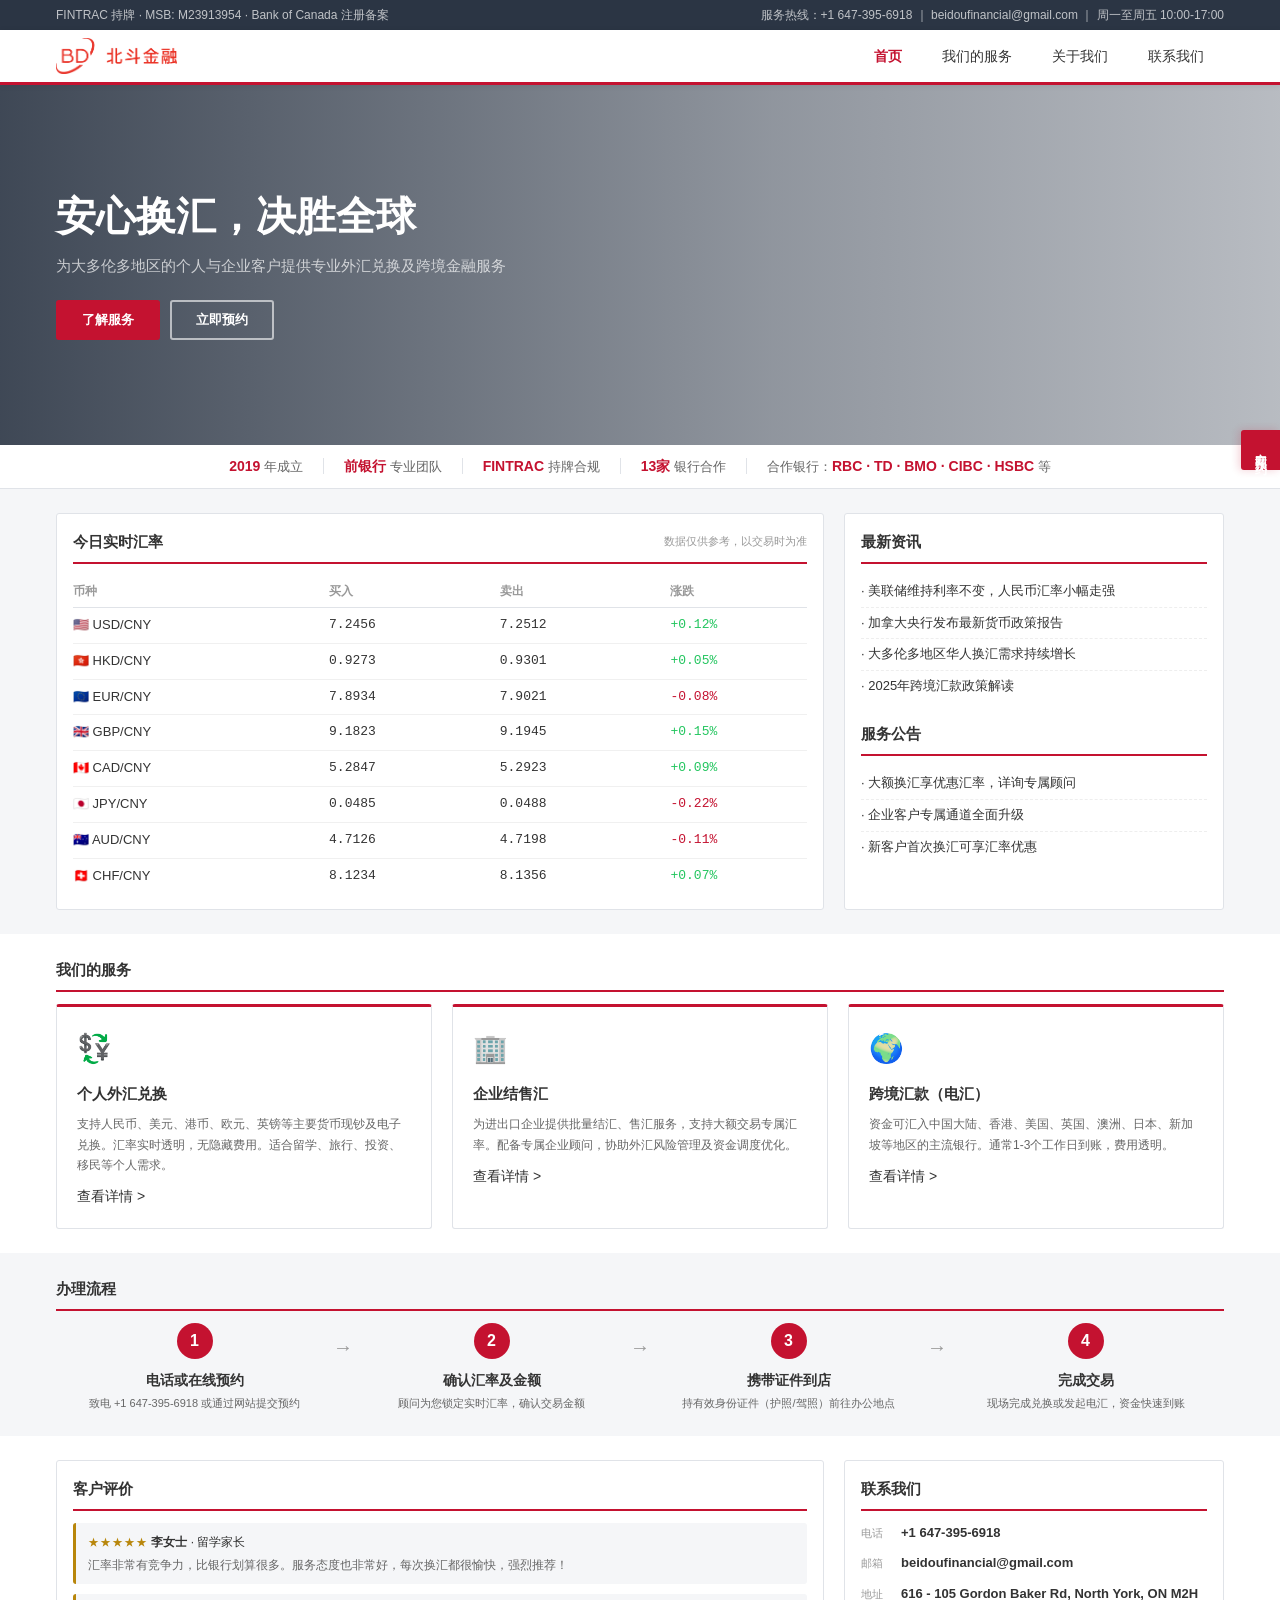
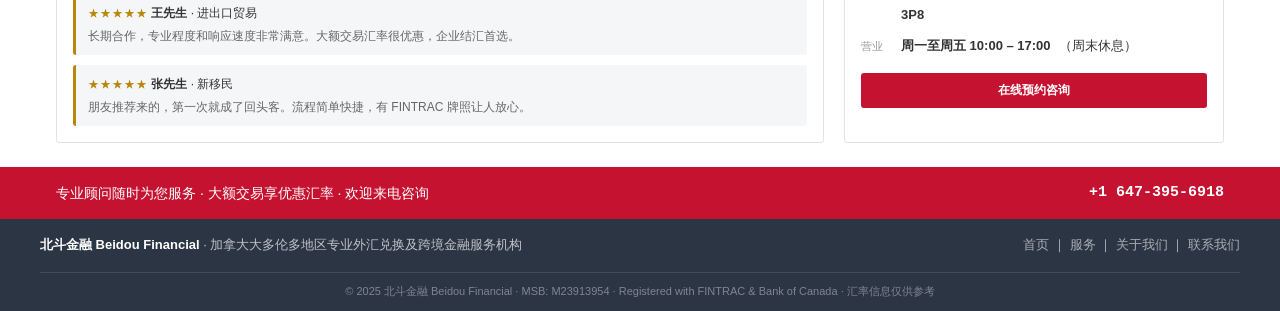
==== commit 43e14784: "去掉轮播指示器，加大Banner高度，子页面Hero改为板块 - 移除轮播底部圆点指示器 - Banner高度240→360px，标题字号加大到40px - 子页面Hero改为板块样式：有圆角、居中、" ====
--- a/index.html
+++ b/index.html
@@ -75,11 +75,6 @@
         </div>
       </div>
     </div>
-  </div>
-  <div class="banner-dots">
-    <span class="banner-dot active" data-index="0"></span>
-    <span class="banner-dot" data-index="1"></span>
-    <span class="banner-dot" data-index="2"></span>
   </div>
 </section>
 
--- a/style.css
+++ b/style.css
@@ -49,20 +49,17 @@
 .nav-links a.active{color:var(--red);border-bottom-color:var(--red);font-weight:700}
 
 /* ========== Banner 轮播 ========== */
-.banner{position:relative;height:240px;overflow:hidden}
+.banner{position:relative;height:360px;overflow:hidden}
 .banner-slides{position:relative;height:100%}
 .banner-slide{position:absolute;inset:0;opacity:0;transition:opacity .8s ease;z-index:0}
 .banner-slide.active{opacity:1;z-index:1}
 .banner-bg{position:absolute;inset:0;background-size:cover;background-position:center}
 .banner-bg::after{content:'';position:absolute;inset:0;background:linear-gradient(90deg,rgba(43,53,68,.9) 0%,rgba(43,53,68,.5) 60%,rgba(43,53,68,.3) 100%)}
-.banner-inner{position:relative;z-index:2;display:flex;align-items:center;height:240px}
+.banner-inner{position:relative;z-index:2;display:flex;align-items:center;height:360px}
 .banner-text{padding:0}
-.banner h1{font-size:36px;font-weight:800;color:#fff;line-height:1.3;margin-bottom:10px}
-.banner p{font-size:14px;color:rgba(255,255,255,.7);margin-bottom:18px}
+.banner h1{font-size:40px;font-weight:800;color:#fff;line-height:1.3;margin-bottom:12px}
+.banner p{font-size:15px;color:rgba(255,255,255,.7);margin-bottom:22px}
 .banner-buttons{display:flex;gap:10px}
-.banner-dots{position:absolute;bottom:14px;left:50%;transform:translateX(-50%);z-index:5;display:flex;gap:8px}
-.banner-dot{width:10px;height:10px;border-radius:50%;background:rgba(255,255,255,.4);cursor:pointer;transition:all var(--t)}
-.banner-dot.active{background:var(--red);width:24px;border-radius:5px}
 
 /* ========== 便捷服务 ========== */
 .quick-services{background:var(--white);border-bottom:1px solid var(--border);padding:8px 0}
@@ -142,15 +139,15 @@
 .fade-up{opacity:0;transform:translateY(20px);transition:opacity .5s ease,transform .5s ease}
 .fade-up.visible{opacity:1;transform:translateY(0)}
 
-/* ========== 子页面 Hero（紧凑板块） ========== */
-.hero{position:relative;height:auto;display:flex;align-items:center;background:var(--dark);overflow:hidden}
+/* ========== 子页面 Hero（板块样式） ========== */
+.hero{position:relative;display:flex;align-items:center;overflow:hidden;margin:16px auto;max-width:var(--max-w);border-radius:var(--r);height:auto}
 .hero-page{height:auto}
-.hero-bg{position:absolute;inset:0;z-index:0;background-size:cover;background-position:center}
-.hero-bg::after{content:'';position:absolute;inset:0;background:linear-gradient(135deg,rgba(43,53,68,.88),rgba(43,53,68,.65))}
+.hero-bg{position:absolute;inset:0;z-index:0;background-size:cover;background-position:center;border-radius:var(--r)}
+.hero-bg::after{content:'';position:absolute;inset:0;background:linear-gradient(135deg,rgba(43,53,68,.88),rgba(43,53,68,.65));border-radius:var(--r)}
 .hero::before,.hero-glow,.hero-bottom-fade{display:none}
-.hero-content{position:relative;z-index:2;text-align:center;max-width:720px;margin:0 auto;padding:28px 0}
-.hero h1{font-size:22px;font-weight:700;color:#fff;margin-bottom:4px}
-.hero .hero-desc{font-size:13px;color:rgba(255,255,255,.7)}
+.hero-content{position:relative;z-index:2;text-align:center;max-width:720px;margin:0 auto;padding:36px 0}
+.hero h1{font-size:24px;font-weight:700;color:#fff;margin-bottom:6px}
+.hero .hero-desc{font-size:14px;color:rgba(255,255,255,.7)}
 
 /* ========== 子页面内容（关于/服务/联系） ========== */
 .about-intro{display:flex;gap:36px;align-items:center}
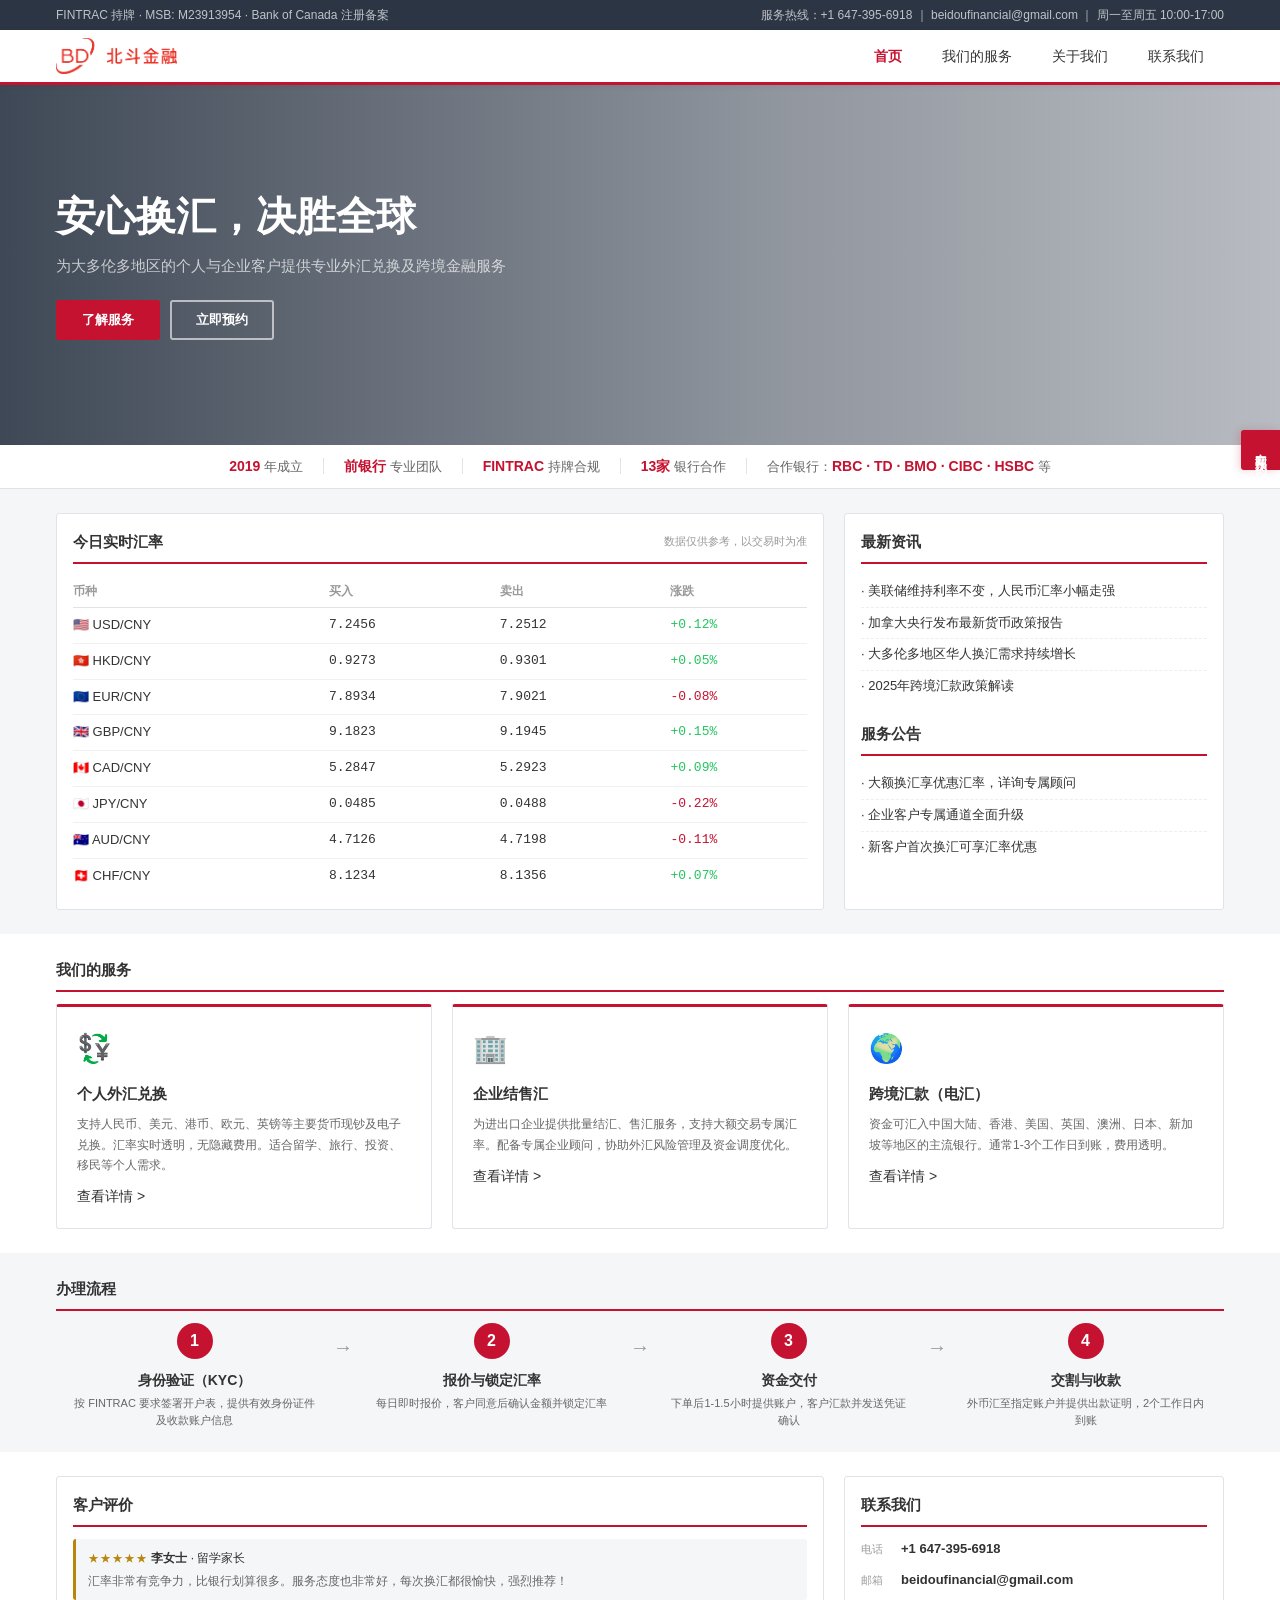
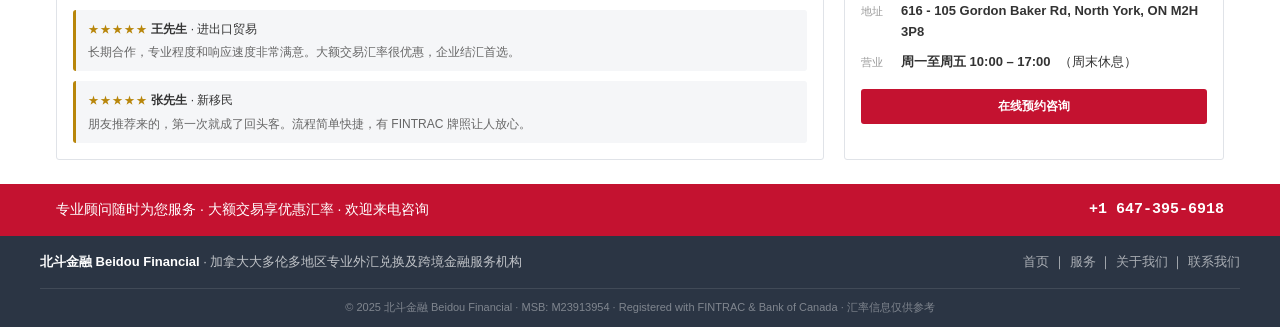
==== commit 3704514d: "用真实业务流程替换通用办理流程 - 服务页：个人换汇流程改为详细4步（KYC→报价锁定→资金交付→交割收款） - 首页：办理流程同步更新为精简版真实流程 - 新增 flow-steps CSS 组件 " ====
--- a/index.html
+++ b/index.html
@@ -169,26 +169,26 @@
     <div class="process-row">
       <div class="process-step">
         <div class="process-num">1</div>
-        <h4>电话或在线预约</h4>
-        <p>致电 +1 647-395-6918 或通过网站提交预约</p>
+        <h4>身份验证（KYC）</h4>
+        <p>按 FINTRAC 要求签署开户表，提供有效身份证件及收款账户信息</p>
       </div>
       <div class="process-arrow">→</div>
       <div class="process-step">
         <div class="process-num">2</div>
-        <h4>确认汇率及金额</h4>
-        <p>顾问为您锁定实时汇率，确认交易金额</p>
+        <h4>报价与锁定汇率</h4>
+        <p>每日即时报价，客户同意后确认金额并锁定汇率</p>
       </div>
       <div class="process-arrow">→</div>
       <div class="process-step">
         <div class="process-num">3</div>
-        <h4>携带证件到店</h4>
-        <p>持有效身份证件（护照/驾照）前往办公地点</p>
+        <h4>资金交付</h4>
+        <p>下单后1-1.5小时提供账户，客户汇款并发送凭证确认</p>
       </div>
       <div class="process-arrow">→</div>
       <div class="process-step">
         <div class="process-num">4</div>
-        <h4>完成交易</h4>
-        <p>现场完成兑换或发起电汇，资金快速到账</p>
+        <h4>交割与收款</h4>
+        <p>外币汇至指定账户并提供出款证明，2个工作日内到账</p>
       </div>
     </div>
   </div>
--- a/style.css
+++ b/style.css
@@ -140,10 +140,10 @@
 .fade-up.visible{opacity:1;transform:translateY(0)}
 
 /* ========== 子页面 Hero（板块样式） ========== */
-.hero{position:relative;display:flex;align-items:center;overflow:hidden;margin:16px auto;max-width:var(--max-w);border-radius:var(--r);height:auto}
+.hero{position:relative;display:flex;align-items:center;overflow:hidden;height:auto}
 .hero-page{height:auto}
-.hero-bg{position:absolute;inset:0;z-index:0;background-size:cover;background-position:center;border-radius:var(--r)}
-.hero-bg::after{content:'';position:absolute;inset:0;background:linear-gradient(135deg,rgba(43,53,68,.88),rgba(43,53,68,.65));border-radius:var(--r)}
+.hero-bg{position:absolute;inset:0;z-index:0;background-size:cover;background-position:center}
+.hero-bg::after{content:'';position:absolute;inset:0;background:linear-gradient(135deg,rgba(43,53,68,.88),rgba(43,53,68,.65))}
 .hero::before,.hero-glow,.hero-bottom-fade{display:none}
 .hero-content{position:relative;z-index:2;text-align:center;max-width:720px;margin:0 auto;padding:36px 0}
 .hero h1{font-size:24px;font-weight:700;color:#fff;margin-bottom:6px}
@@ -267,6 +267,15 @@
 .cc-label{font-size:11px;color:var(--gray);width:32px;flex-shrink:0}
 .cc-item strong{font-weight:600}
 
+/* ========== 详细办理流程（服务页） ========== */
+.flow-steps{display:flex;flex-direction:column;gap:14px;margin-bottom:16px}
+.flow-step{padding:14px 16px;background:var(--light-gray);border-radius:var(--r);border-left:3px solid var(--red)}
+.flow-step-head{font-size:13px;margin-bottom:6px;display:flex;align-items:center;gap:8px}
+.flow-step-head .step-num{width:22px;height:22px;flex-shrink:0}
+.flow-detail{margin:0;padding-left:34px;list-style:disc}
+.flow-detail li{font-size:12px;color:var(--text-light);line-height:1.6;margin-bottom:3px}
+.flow-detail li:last-child{margin-bottom:0}
+
 /* 旧导航兼容（子页面） */
 .navbar{background:var(--red);display:none}
 .nav-toggle{display:none}
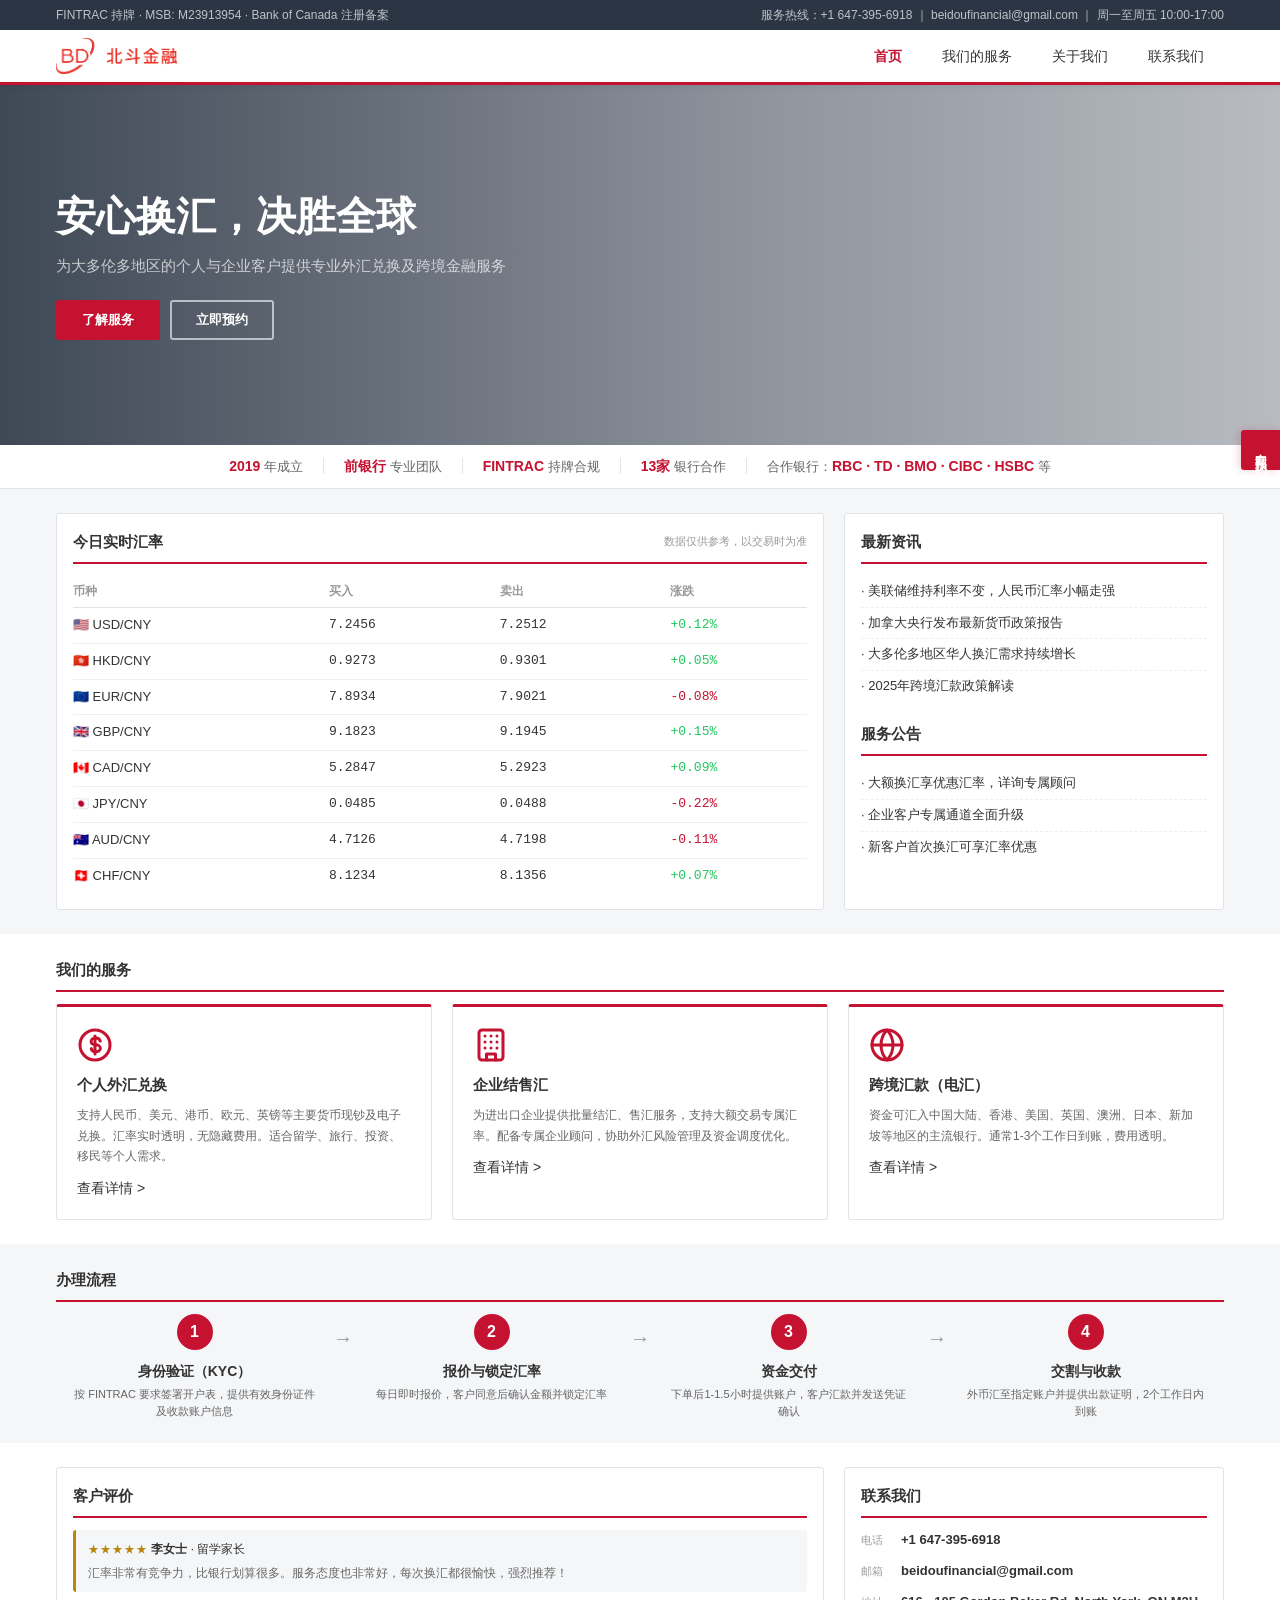
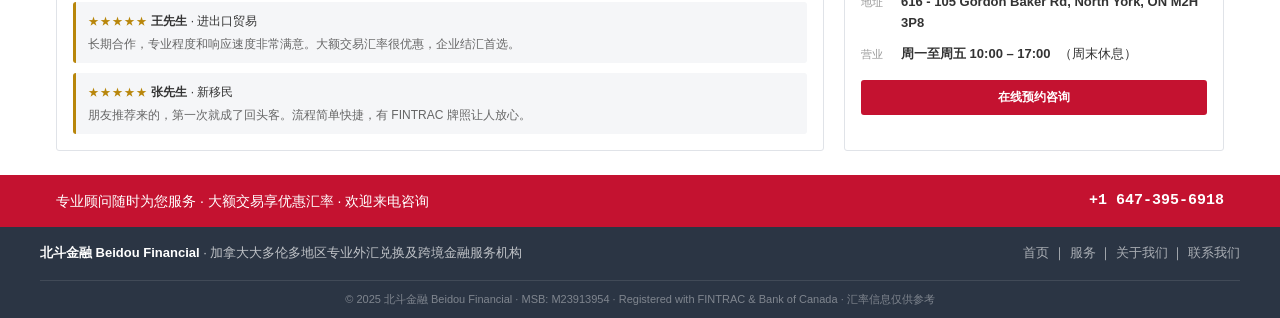
==== commit a1c9eed7: "将 emoji 图标替换为 SVG 矢量图标 Co-Authored-By: Claude Opus 4.6 (1M context) <noreply@anthropic.com>" ====
--- a/index.html
+++ b/index.html
@@ -141,19 +141,19 @@
     <div class="portal-section-header center"><h3>我们的服务</h3></div>
     <div class="service-row">
       <div class="svc-card">
-        <div class="svc-icon">💱</div>
+        <div class="svc-icon"><svg xmlns="http://www.w3.org/2000/svg" viewBox="0 0 24 24" fill="none" stroke="currentColor" stroke-width="2" stroke-linecap="round" stroke-linejoin="round"><circle cx="12" cy="12" r="10"/><path d="M12 6v12"/><path d="M15.5 9.4c-.3-1.2-1.5-2.1-3-2.1-1.7 0-3.1 1-3.1 2.3 0 1.3 1.4 2.3 3.1 2.3 1.7 0 3.1 1 3.1 2.3 0 1.3-1.4 2.3-3.1 2.3-1.5 0-2.7-.9-3-2.1"/></svg></div>
         <h4>个人外汇兑换</h4>
         <p>支持人民币、美元、港币、欧元、英镑等主要货币现钞及电子兑换。汇率实时透明，无隐藏费用。适合留学、旅行、投资、移民等个人需求。</p>
         <a href="services.html" class="link-red">查看详情 &gt;</a>
       </div>
       <div class="svc-card">
-        <div class="svc-icon">🏢</div>
+        <div class="svc-icon"><svg xmlns="http://www.w3.org/2000/svg" viewBox="0 0 24 24" fill="none" stroke="currentColor" stroke-width="2" stroke-linecap="round" stroke-linejoin="round"><rect x="4" y="2" width="16" height="20" rx="2"/><path d="M9 22v-4h6v4"/><path d="M8 6h.01"/><path d="M16 6h.01"/><path d="M12 6h.01"/><path d="M12 10h.01"/><path d="M12 14h.01"/><path d="M16 10h.01"/><path d="M16 14h.01"/><path d="M8 10h.01"/><path d="M8 14h.01"/></svg></div>
         <h4>企业结售汇</h4>
         <p>为进出口企业提供批量结汇、售汇服务，支持大额交易专属汇率。配备专属企业顾问，协助外汇风险管理及资金调度优化。</p>
         <a href="services.html" class="link-red">查看详情 &gt;</a>
       </div>
       <div class="svc-card">
-        <div class="svc-icon">🌍</div>
+        <div class="svc-icon"><svg xmlns="http://www.w3.org/2000/svg" viewBox="0 0 24 24" fill="none" stroke="currentColor" stroke-width="2" stroke-linecap="round" stroke-linejoin="round"><circle cx="12" cy="12" r="10"/><path d="M12 2a14.5 14.5 0 0 0 0 20 14.5 14.5 0 0 0 0-20"/><path d="M2 12h20"/></svg></div>
         <h4>跨境汇款（电汇）</h4>
         <p>资金可汇入中国大陆、香港、美国、英国、澳洲、日本、新加坡等地区的主流银行。通常1-3个工作日到账，费用透明。</p>
         <a href="services.html" class="link-red">查看详情 &gt;</a>
--- a/style.css
+++ b/style.css
@@ -249,7 +249,8 @@
 .service-row{display:grid;grid-template-columns:repeat(3,1fr);gap:20px}
 .svc-card{padding:20px;border:1px solid var(--border);border-radius:var(--r);background:var(--white);border-top:3px solid var(--red)}
 .svc-card:hover{box-shadow:var(--shadow)}
-.svc-icon{font-size:28px;margin-bottom:10px}
+.svc-icon{width:36px;height:36px;color:var(--red);margin-bottom:10px}
+.svc-icon svg{width:100%;height:100%}
 .svc-card h4{font-size:15px;font-weight:700;margin-bottom:8px;color:var(--text)}
 .svc-card p{font-size:12px;color:var(--text-light);line-height:1.7;margin-bottom:10px}
 
@@ -268,13 +269,26 @@
 .cc-item strong{font-weight:600}
 
 /* ========== 详细办理流程（服务页） ========== */
-.flow-steps{display:flex;flex-direction:column;gap:14px;margin-bottom:16px}
-.flow-step{padding:14px 16px;background:var(--light-gray);border-radius:var(--r);border-left:3px solid var(--red)}
-.flow-step-head{font-size:13px;margin-bottom:6px;display:flex;align-items:center;gap:8px}
-.flow-step-head .step-num{width:22px;height:22px;flex-shrink:0}
-.flow-detail{margin:0;padding-left:34px;list-style:disc}
-.flow-detail li{font-size:12px;color:var(--text-light);line-height:1.6;margin-bottom:3px}
-.flow-detail li:last-child{margin-bottom:0}
+.flow-subtitle{text-align:center;font-size:12px;color:var(--gray);margin:-8px 0 20px}
+.flow-grid{display:grid;grid-template-columns:repeat(2,1fr);gap:16px}
+.flow-card{padding:18px 20px;background:var(--light-gray);border-radius:var(--r);border-top:3px solid var(--red)}
+.flow-card-head{font-size:14px;font-weight:700;color:var(--text);margin-bottom:10px;display:flex;align-items:center;gap:10px}
+.flow-num{width:26px;height:26px;background:var(--red);color:#fff;border-radius:50%;display:flex;align-items:center;justify-content:center;font-size:13px;font-weight:700;flex-shrink:0}
+.flow-card-list{margin:0;padding-left:38px;list-style:disc}
+.flow-card-list li{font-size:12px;color:var(--text-light);line-height:1.7;margin-bottom:4px}
+.flow-card-list li:last-child{margin-bottom:0}
+
+/* ========== 企业专属服务 ========== */
+.biz-features{display:grid;grid-template-columns:repeat(4,1fr);gap:16px}
+.biz-feature{text-align:center;padding:20px 14px;background:var(--white);border:1px solid var(--border);border-radius:var(--r)}
+.biz-feature:hover{border-color:var(--red);box-shadow:var(--shadow)}
+.biz-feature-icon{width:32px;height:32px;color:var(--red);margin:0 auto 8px}
+.biz-feature-icon svg{width:100%;height:100%}
+.biz-feature h4{font-size:14px;font-weight:700;margin-bottom:6px;color:var(--text)}
+.biz-feature p{font-size:11px;color:var(--text-light);line-height:1.6}
+
+/* ========== 服务卡片标签 ========== */
+.svc-tags{display:flex;flex-wrap:wrap;gap:4px;margin-top:8px}
 
 /* 旧导航兼容（子页面） */
 .navbar{background:var(--red);display:none}
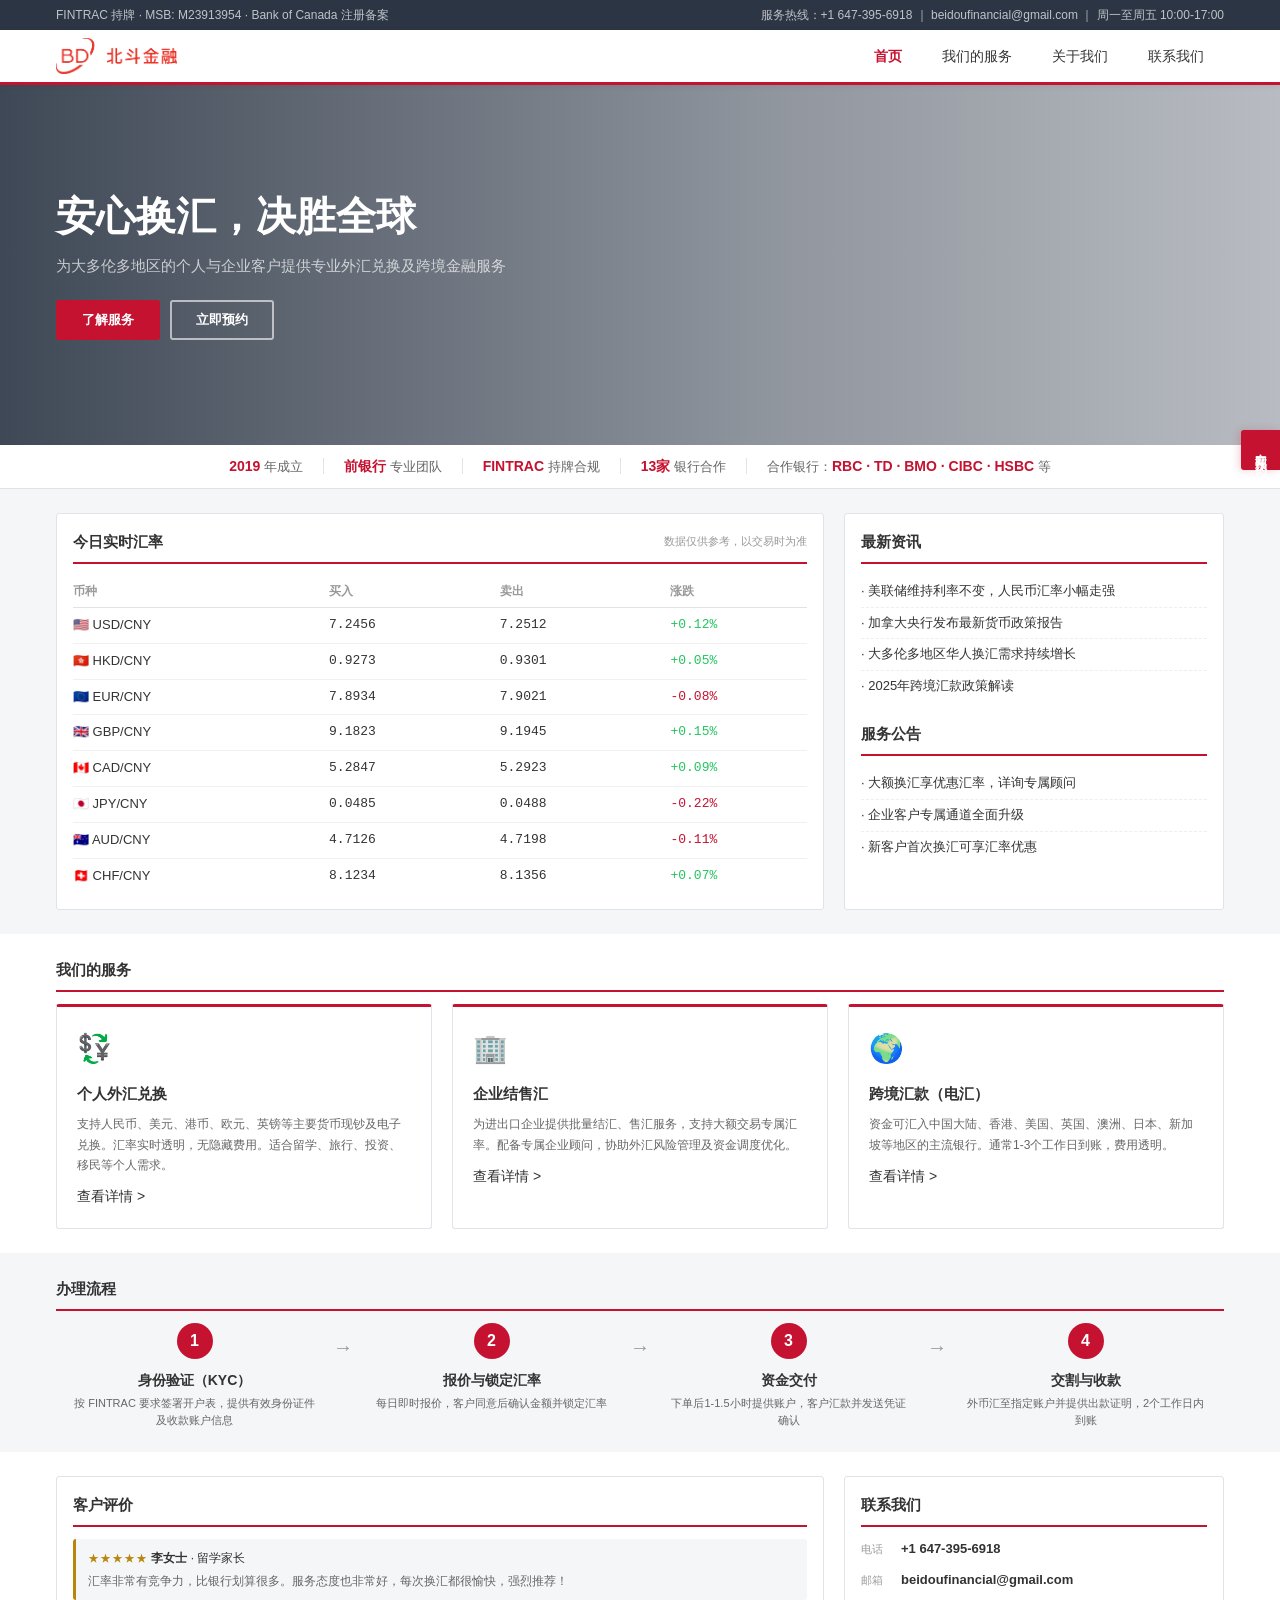
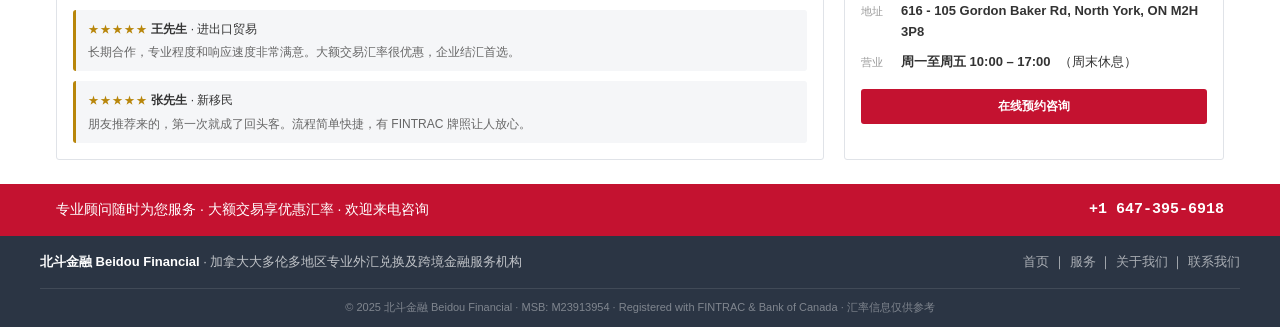
==== commit 6ec016bf: "Revert "将 emoji 图标替换为 SVG 矢量图标" This reverts commit a1c9eed7119b061ca2284366ccf42a93b700d3de." ====
--- a/index.html
+++ b/index.html
@@ -141,19 +141,19 @@
     <div class="portal-section-header center"><h3>我们的服务</h3></div>
     <div class="service-row">
       <div class="svc-card">
-        <div class="svc-icon"><svg xmlns="http://www.w3.org/2000/svg" viewBox="0 0 24 24" fill="none" stroke="currentColor" stroke-width="2" stroke-linecap="round" stroke-linejoin="round"><circle cx="12" cy="12" r="10"/><path d="M12 6v12"/><path d="M15.5 9.4c-.3-1.2-1.5-2.1-3-2.1-1.7 0-3.1 1-3.1 2.3 0 1.3 1.4 2.3 3.1 2.3 1.7 0 3.1 1 3.1 2.3 0 1.3-1.4 2.3-3.1 2.3-1.5 0-2.7-.9-3-2.1"/></svg></div>
+        <div class="svc-icon">💱</div>
         <h4>个人外汇兑换</h4>
         <p>支持人民币、美元、港币、欧元、英镑等主要货币现钞及电子兑换。汇率实时透明，无隐藏费用。适合留学、旅行、投资、移民等个人需求。</p>
         <a href="services.html" class="link-red">查看详情 &gt;</a>
       </div>
       <div class="svc-card">
-        <div class="svc-icon"><svg xmlns="http://www.w3.org/2000/svg" viewBox="0 0 24 24" fill="none" stroke="currentColor" stroke-width="2" stroke-linecap="round" stroke-linejoin="round"><rect x="4" y="2" width="16" height="20" rx="2"/><path d="M9 22v-4h6v4"/><path d="M8 6h.01"/><path d="M16 6h.01"/><path d="M12 6h.01"/><path d="M12 10h.01"/><path d="M12 14h.01"/><path d="M16 10h.01"/><path d="M16 14h.01"/><path d="M8 10h.01"/><path d="M8 14h.01"/></svg></div>
+        <div class="svc-icon">🏢</div>
         <h4>企业结售汇</h4>
         <p>为进出口企业提供批量结汇、售汇服务，支持大额交易专属汇率。配备专属企业顾问，协助外汇风险管理及资金调度优化。</p>
         <a href="services.html" class="link-red">查看详情 &gt;</a>
       </div>
       <div class="svc-card">
-        <div class="svc-icon"><svg xmlns="http://www.w3.org/2000/svg" viewBox="0 0 24 24" fill="none" stroke="currentColor" stroke-width="2" stroke-linecap="round" stroke-linejoin="round"><circle cx="12" cy="12" r="10"/><path d="M12 2a14.5 14.5 0 0 0 0 20 14.5 14.5 0 0 0 0-20"/><path d="M2 12h20"/></svg></div>
+        <div class="svc-icon">🌍</div>
         <h4>跨境汇款（电汇）</h4>
         <p>资金可汇入中国大陆、香港、美国、英国、澳洲、日本、新加坡等地区的主流银行。通常1-3个工作日到账，费用透明。</p>
         <a href="services.html" class="link-red">查看详情 &gt;</a>
--- a/style.css
+++ b/style.css
@@ -249,8 +249,7 @@
 .service-row{display:grid;grid-template-columns:repeat(3,1fr);gap:20px}
 .svc-card{padding:20px;border:1px solid var(--border);border-radius:var(--r);background:var(--white);border-top:3px solid var(--red)}
 .svc-card:hover{box-shadow:var(--shadow)}
-.svc-icon{width:36px;height:36px;color:var(--red);margin-bottom:10px}
-.svc-icon svg{width:100%;height:100%}
+.svc-icon{font-size:28px;margin-bottom:10px}
 .svc-card h4{font-size:15px;font-weight:700;margin-bottom:8px;color:var(--text)}
 .svc-card p{font-size:12px;color:var(--text-light);line-height:1.7;margin-bottom:10px}
 
@@ -282,8 +281,7 @@
 .biz-features{display:grid;grid-template-columns:repeat(4,1fr);gap:16px}
 .biz-feature{text-align:center;padding:20px 14px;background:var(--white);border:1px solid var(--border);border-radius:var(--r)}
 .biz-feature:hover{border-color:var(--red);box-shadow:var(--shadow)}
-.biz-feature-icon{width:32px;height:32px;color:var(--red);margin:0 auto 8px}
-.biz-feature-icon svg{width:100%;height:100%}
+.biz-feature-icon{font-size:28px;margin-bottom:8px}
 .biz-feature h4{font-size:14px;font-weight:700;margin-bottom:6px;color:var(--text)}
 .biz-feature p{font-size:11px;color:var(--text-light);line-height:1.6}
 
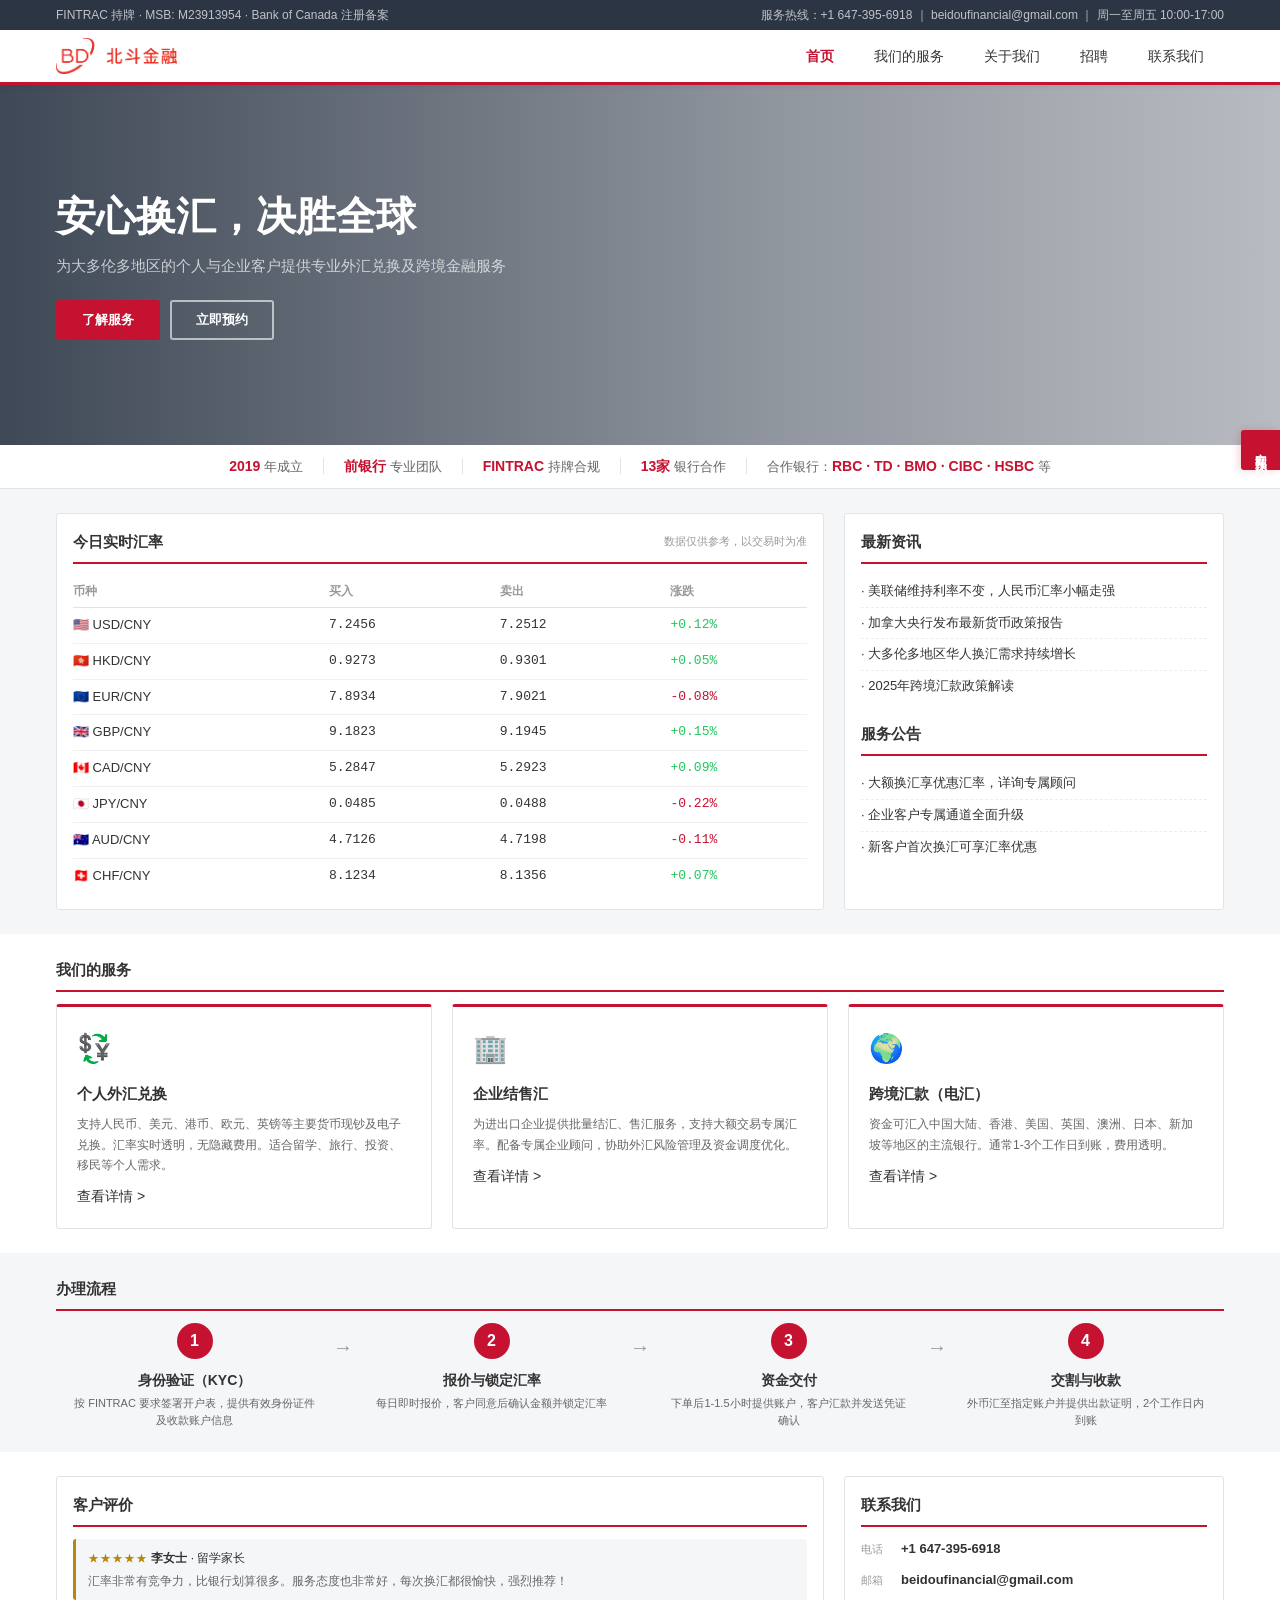
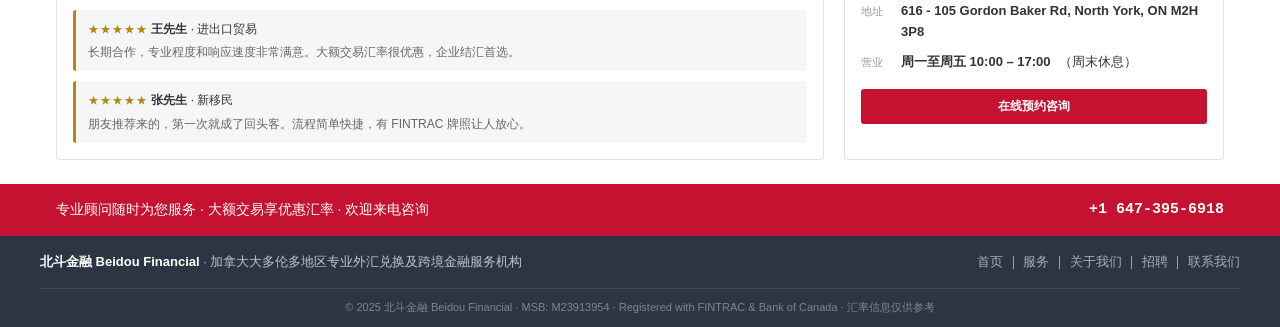
==== commit 324c76ab: "新增招聘页面 careers.html 并同步导航 - 新建极简风格招聘页：深色 Hero（#0A0A0A）+ 醒目邮箱展示 + 红色发送简历按钮（mailto 预填主题正文） - style.css" ====
--- a/index.html
+++ b/index.html
@@ -5,7 +5,7 @@
   <meta name="viewport" content="width=1200">
   <title>北斗金融 Beidou Financial — 安心换汇，决胜全球</title>
   <meta name="description" content="北斗金融 — 加拿大大多伦多地区专业外汇兑换及跨境金融服务机构，FINTRAC 持牌合规。">
-  <link rel="stylesheet" href="style.css">
+  <link rel="stylesheet" href="style.css?v=20260327">
 </head>
 <body>
 
@@ -27,6 +27,7 @@
       <a href="index.html" class="active">首页</a>
       <a href="services.html">我们的服务</a>
       <a href="about.html">关于我们</a>
+      <a href="careers.html">招聘</a>
       <a href="contact.html">联系我们</a>
     </nav>
   </div>
@@ -245,7 +246,7 @@
 <footer class="footer">
   <div class="container footer-inner">
     <div class="footer-left"><strong>北斗金融 Beidou Financial</strong> · 加拿大大多伦多地区专业外汇兑换及跨境金融服务机构</div>
-    <div class="footer-right"><a href="index.html">首页</a> ｜ <a href="services.html">服务</a> ｜ <a href="about.html">关于我们</a> ｜ <a href="contact.html">联系我们</a></div>
+    <div class="footer-right"><a href="index.html">首页</a> ｜ <a href="services.html">服务</a> ｜ <a href="about.html">关于我们</a> ｜ <a href="careers.html">招聘</a> ｜ <a href="contact.html">联系我们</a></div>
   </div>
   <div class="footer-bottom">
     <div class="container">© 2025 北斗金融 Beidou Financial · MSB: M23913954 · Registered with FINTRAC & Bank of Canada · 汇率信息仅供参考</div>
--- a/style.css
+++ b/style.css
@@ -288,7 +288,79 @@
 /* ========== 服务卡片标签 ========== */
 .svc-tags{display:flex;flex-wrap:wrap;gap:4px;margin-top:8px}
 
+/* ========== 关于页门户风格 ========== */
+.about-portal-intro{margin-bottom:14px}
+.about-portal-intro p{font-size:13px;color:var(--text-light);line-height:1.7;margin-bottom:8px}
+.about-portal-intro p:last-child{margin-bottom:0}
+.about-img-banner{height:180px;border-radius:var(--r);overflow:hidden;margin-top:12px}
+.about-img-banner img{width:100%;height:100%;object-fit:cover;background:var(--light-gray)}
+
+.cert-compact{display:flex;flex-direction:column;gap:10px}
+.cert-compact-item{padding:12px;background:var(--light-gray);border-radius:var(--r);border-left:3px solid var(--gold)}
+.cert-compact-item h4{font-size:13px;font-weight:700;margin-bottom:2px}
+.cert-compact-item p{font-size:11px;color:var(--text-light);margin:0;line-height:1.5}
+
+.about-values-compact{display:flex;flex-direction:column;gap:8px}
+.about-val-item{display:flex;align-items:flex-start;gap:10px;padding:8px 10px;background:var(--light-gray);border-radius:var(--r)}
+.about-val-item svg{color:var(--gold);flex-shrink:0;margin-top:1px}
+.about-val-item div{display:flex;flex-direction:column}
+.about-val-item strong{font-size:12px;font-weight:700}
+.about-val-item span{font-size:11px;color:var(--text-light)}
+
+.timeline-compact{display:flex;flex-direction:column;gap:0}
+.tc-item{display:flex;gap:12px;padding:10px 0;border-bottom:1px dashed #eee;align-items:baseline}
+.tc-item:last-child{border-bottom:none}
+.tc-year{font-size:12px;font-weight:700;color:var(--red);font-family:var(--mono);flex-shrink:0;min-width:40px}
+.tc-text{font-size:13px;color:var(--text-light)}
+
+.honor-compact-list{display:flex;flex-direction:column;gap:10px}
+.honor-compact-item{display:flex;gap:10px;padding:10px 12px;background:var(--light-gray);border-radius:var(--r)}
+.honor-compact-icon{width:32px;height:32px;background:rgba(184,134,11,.08);border-radius:50%;display:flex;align-items:center;justify-content:center;flex-shrink:0;color:var(--gold)}
+.honor-compact-icon svg{width:16px;height:16px}
+.honor-compact-item strong{font-size:12px;font-weight:700;display:block;margin-bottom:2px}
+.honor-compact-item p{font-size:11px;color:var(--text-light);margin:0;line-height:1.5}
+
 /* 旧导航兼容（子页面） */
 .navbar{background:var(--red);display:none}
 .nav-toggle{display:none}
 .header-slogan{display:none}
+
+/* ============================================
+   招聘页 Careers — 极简深色 Hero
+   ============================================ */
+.careers-hero{background:#0A0A0A;min-height:70vh;display:flex;align-items:center;justify-content:center;color:#fff;position:relative;overflow:hidden}
+.careers-hero::before{content:'';position:absolute;inset:0;background:radial-gradient(ellipse at center,rgba(196,18,48,.10) 0%,rgba(10,10,10,0) 60%);pointer-events:none}
+.careers-hero-inner{position:relative;z-index:1;display:flex;justify-content:center}
+.careers-hero-content{max-width:760px;text-align:center;padding:80px 16px}
+.careers-title{font-size:48px;font-weight:800;color:#fff;line-height:1.25;margin-bottom:18px;letter-spacing:1px}
+.careers-subtitle{font-size:20px;font-weight:400;color:rgba(255,255,255,.72);margin-bottom:28px;line-height:1.5}
+.careers-desc{font-size:14px;color:rgba(255,255,255,.55);line-height:1.8;max-width:560px;margin:0 auto 40px}
+.careers-email{margin-bottom:36px}
+.careers-email-link{display:inline-block;font-size:28px;font-weight:600;color:#fff;font-family:var(--mono);letter-spacing:.5px;padding-bottom:6px;border-bottom:3px solid var(--red);transition:color var(--t),transform var(--t)}
+.careers-email-link:hover{color:var(--red);transform:translateY(-1px)}
+.btn-careers{padding:13px 44px;font-size:14px;letter-spacing:2px;box-shadow:0 6px 20px rgba(196,18,48,.35)}
+.btn-careers:hover{box-shadow:0 8px 24px rgba(196,18,48,.5);transform:translateY(-1px)}
+
+/* 招聘页淡入上移动画（自动播放，按顺序延迟） */
+.careers-hero .fade-up{opacity:0;transform:translateY(24px);animation:careersFadeUp .8s ease forwards}
+.careers-title.fade-up{animation-delay:.1s}
+.careers-subtitle.fade-up{animation-delay:.25s}
+.careers-desc.fade-up{animation-delay:.4s}
+.careers-email.fade-up{animation-delay:.55s}
+.careers-cta.fade-up{animation-delay:.7s}
+@keyframes careersFadeUp{to{opacity:1;transform:translateY(0)}}
+
+/* 响应式：移动端 */
+@media (max-width:768px){
+  body{min-width:0}
+  .careers-hero-content{padding:60px 20px}
+  .careers-title{font-size:32px;letter-spacing:.5px}
+  .careers-subtitle{font-size:16px;margin-bottom:20px}
+  .careers-desc{font-size:13px;margin-bottom:28px}
+  .careers-email-link{font-size:18px;word-break:break-all}
+  .btn-careers{padding:12px 32px;font-size:13px}
+}
+@media (max-width:375px){
+  .careers-title{font-size:28px}
+  .careers-email-link{font-size:16px}
+}
